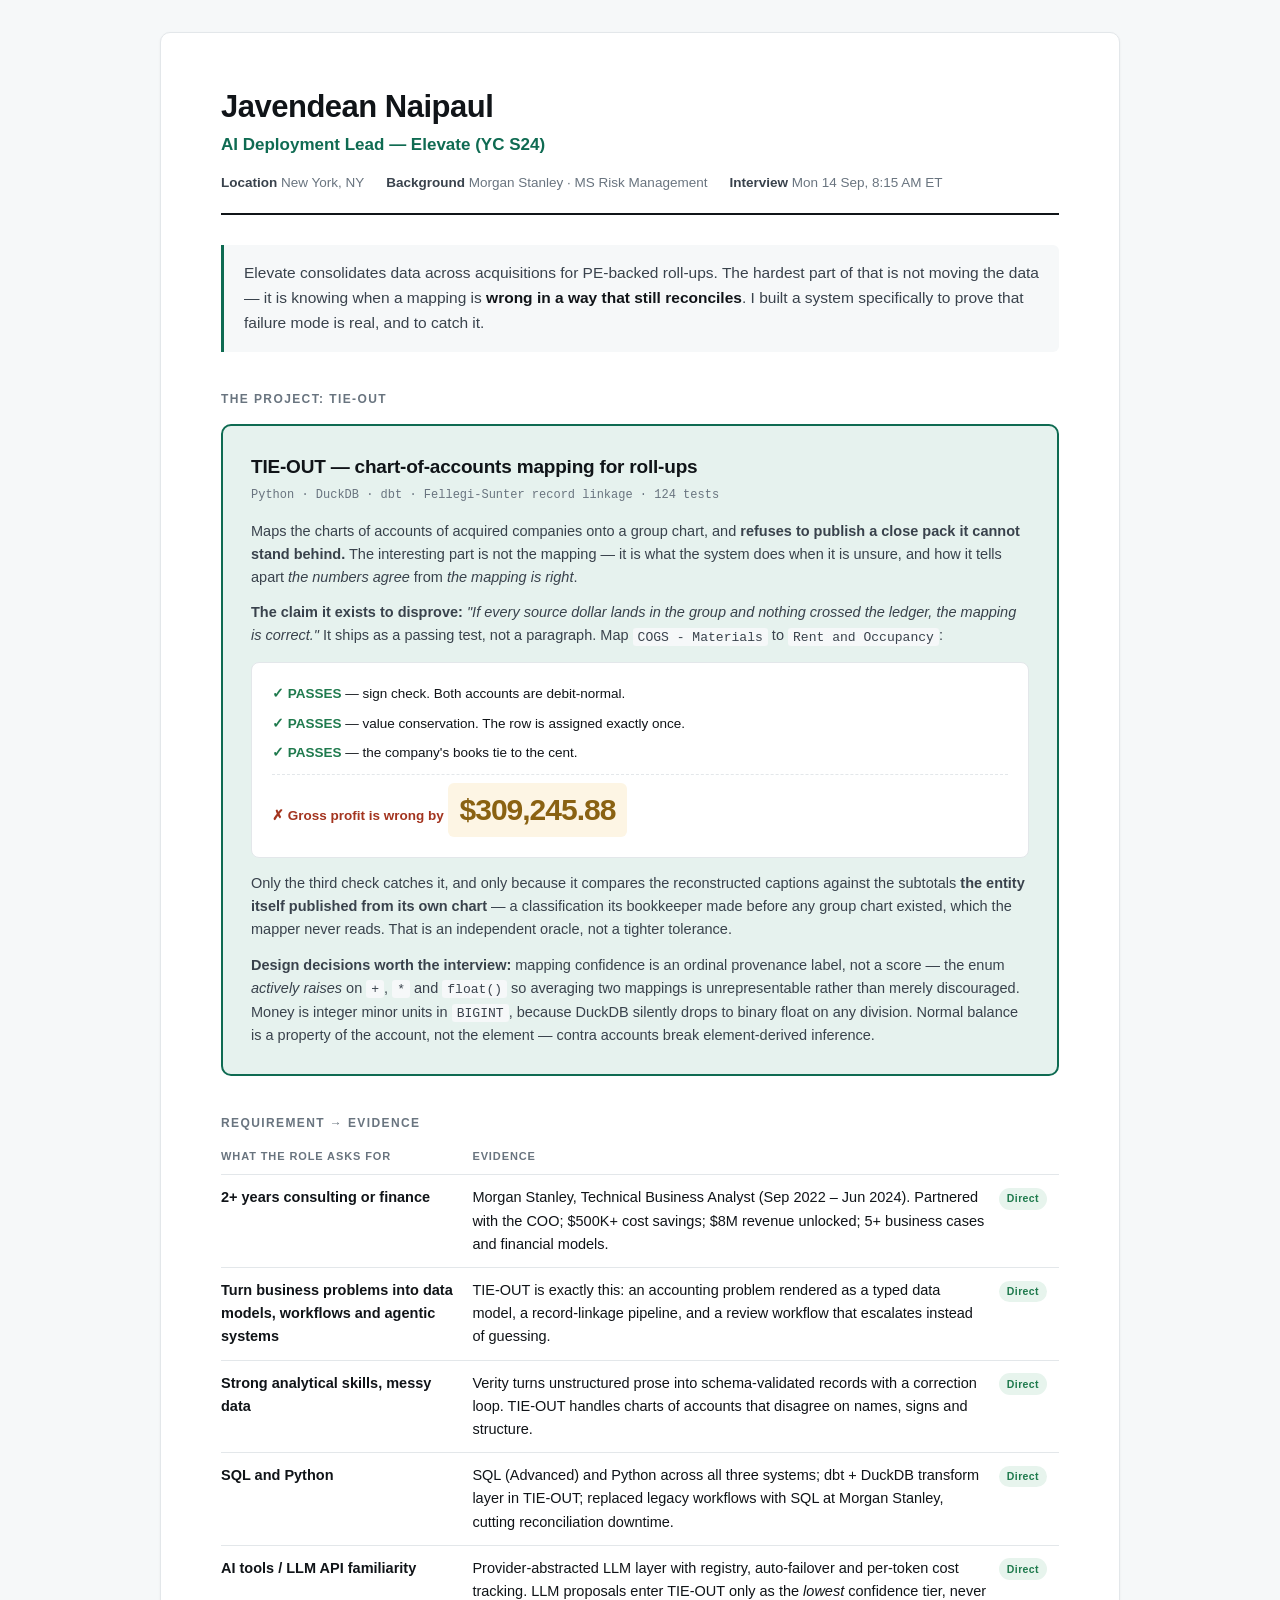
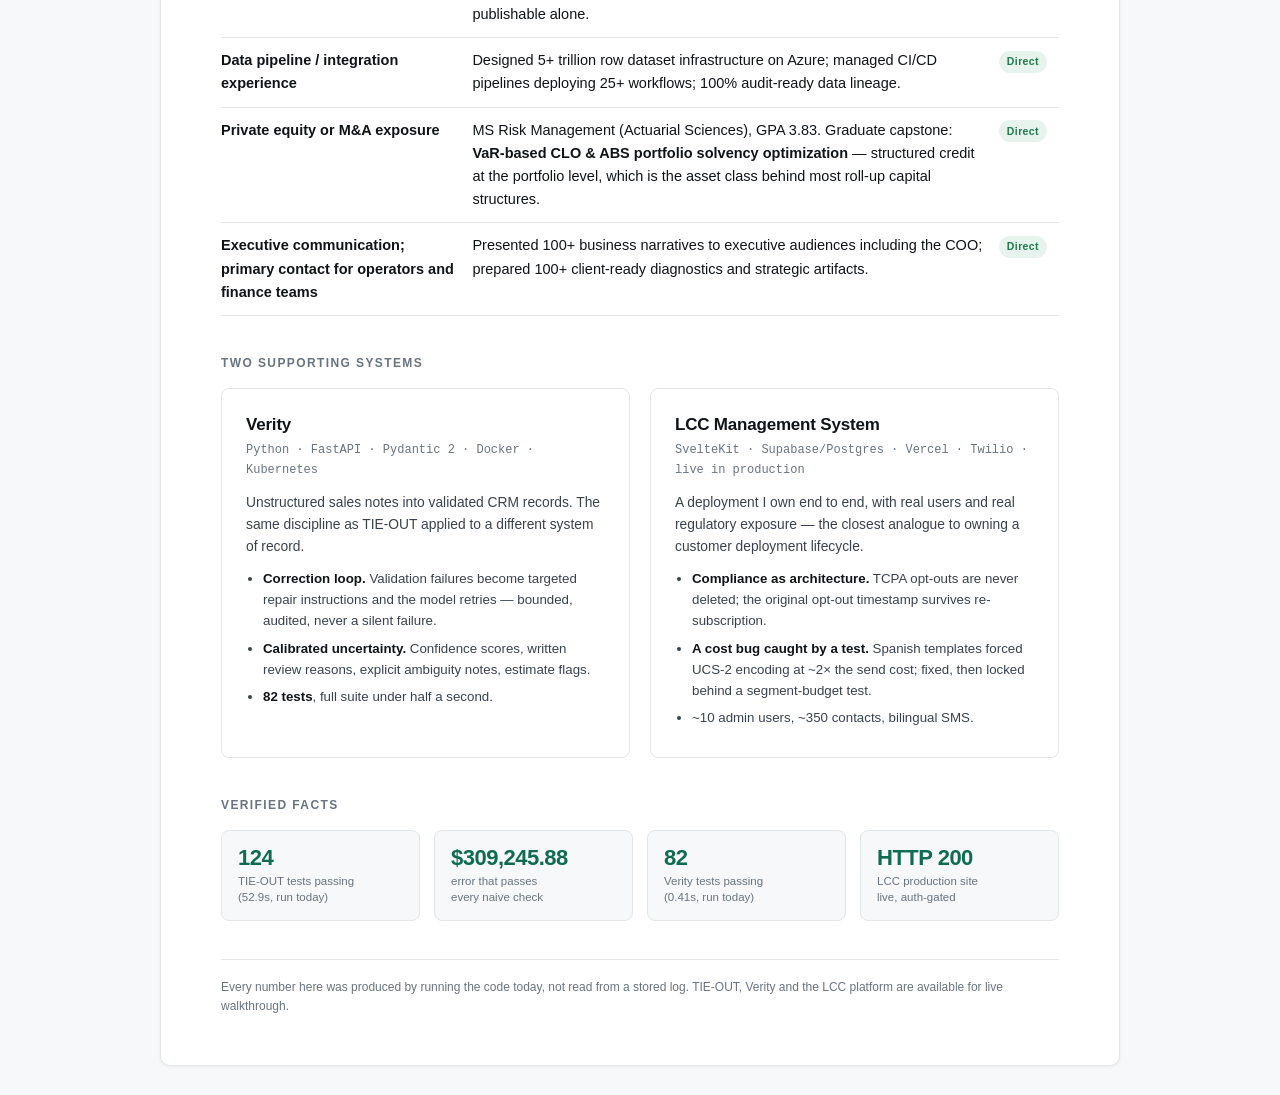
==== elevate/index.html @ b33935c7 "Add Elevate AI Deployment Lead evidence page Co-Authored-By: Claude Opus 5 <noreply@anthropic.com>" ====
<!DOCTYPE html>
<html lang="en">
<head>
<meta charset="utf-8">
<meta name="robots" content="noindex, nofollow">
<meta name="viewport" content="width=device-width,initial-scale=1">
<title>Javendean Naipaul — AI Deployment Lead · Elevate</title>
<style>
  :root{
    --ink:#101418; --ink-2:#39424c; --ink-3:#69747f;
    --line:#e3e7ea; --bg:#ffffff; --bg-2:#f6f8f9;
    --accent:#0f6b52; --accent-soft:#e6f2ee;
    --gold:#8a6212; --gold-soft:#fdf5e4;
    --ok:#1f7a4d; --ok-soft:#e7f4ed;
  }
  *{box-sizing:border-box}
  body{margin:0;background:var(--bg-2);color:var(--ink);
    font:16px/1.6 -apple-system,BlinkMacSystemFont,"Segoe UI",Roboto,Helvetica,Arial,sans-serif;
    -webkit-font-smoothing:antialiased}
  .sheet{max-width:960px;margin:32px auto;background:var(--bg);padding:56px 60px 48px;
    border:1px solid var(--line);border-radius:10px;box-shadow:0 1px 3px rgba(16,20,24,.05)}
  header{border-bottom:2px solid var(--ink);padding-bottom:20px;margin-bottom:30px}
  h1{font-size:31px;line-height:1.15;margin:0 0 6px;letter-spacing:-.5px}
  .role{font-size:17px;color:var(--accent);font-weight:600;margin:0 0 14px}
  .meta{font-size:13.5px;color:var(--ink-3);display:flex;gap:22px;flex-wrap:wrap}
  .meta b{color:var(--ink-2);font-weight:600}
  h2{font-size:12px;text-transform:uppercase;letter-spacing:1.4px;color:var(--ink-3);
    margin:38px 0 15px;font-weight:700}
  .lede{font-size:15.5px;color:var(--ink-2);background:var(--bg-2);border-left:3px solid var(--accent);
    padding:16px 20px;border-radius:0 6px 6px 0;margin:0}
  .lede b{color:var(--ink)}
  table{width:100%;border-collapse:collapse;font-size:14.5px}
  th{text-align:left;font-size:11px;text-transform:uppercase;letter-spacing:.9px;color:var(--ink-3);
    border-bottom:1px solid var(--line);padding:0 12px 9px 0;font-weight:700}
  td{padding:11px 12px 11px 0;border-bottom:1px solid var(--line);vertical-align:top}
  td:first-child{font-weight:600;width:30%;color:var(--ink)}
  .pill{display:inline-block;font-size:10.5px;font-weight:700;padding:2.5px 8px;border-radius:20px;
    letter-spacing:.4px;white-space:nowrap;background:var(--ok-soft);color:var(--ok)}
  .hero{border:2px solid var(--accent);border-radius:10px;padding:26px 28px;background:var(--accent-soft)}
  .hero h3{margin:0 0 4px;font-size:19px;letter-spacing:-.2px}
  .hero .stack{font-size:12px;color:var(--ink-3);margin:0 0 14px;
    font-family:ui-monospace,SFMono-Regular,Menlo,monospace}
  .hero p{margin:0 0 12px;font-size:14.5px;color:var(--ink-2)}
  .bignum{font-size:30px;font-weight:800;color:var(--gold);letter-spacing:-1px;
    background:var(--gold-soft);padding:3px 12px;border-radius:6px;display:inline-block}
  .chain{background:#fff;border:1px solid var(--line);border-radius:8px;padding:16px 20px;margin:14px 0 0;
    font-size:13.5px}
  .chain div{padding:4px 0}
  .chain .ok{color:var(--ok);font-weight:600}
  .chain .bad{color:#a3341f;font-weight:700}
  .cards{display:grid;grid-template-columns:1fr 1fr;gap:20px}
  .card{border:1px solid var(--line);border-radius:8px;padding:22px 24px}
  .card h3{margin:0 0 3px;font-size:17px;letter-spacing:-.2px}
  .card .stack{font-size:12px;color:var(--ink-3);margin:0 0 12px;
    font-family:ui-monospace,SFMono-Regular,Menlo,monospace}
  .card p{margin:0 0 10px;font-size:13.8px;color:var(--ink-2)}
  .card ul{margin:0;padding-left:17px;font-size:13.3px;color:var(--ink-2)}
  .card li{margin-bottom:6px}
  .card li b{color:var(--ink)}
  .facts{display:grid;grid-template-columns:repeat(4,1fr);gap:14px}
  .fact{border:1px solid var(--line);border-radius:8px;padding:15px 16px;background:var(--bg-2)}
  .fact .n{font-size:22px;font-weight:700;color:var(--accent);letter-spacing:-.5px;line-height:1.1}
  .fact .l{font-size:11.5px;color:var(--ink-3);margin-top:4px;line-height:1.35}
  footer{margin-top:38px;padding-top:18px;border-top:1px solid var(--line);font-size:12px;color:var(--ink-3)}
  code{font-family:ui-monospace,SFMono-Regular,Menlo,monospace;font-size:.9em;
    background:var(--bg-2);padding:1.5px 5px;border-radius:3px}
  @media print{body{background:#fff}.sheet{margin:0;border:0;box-shadow:none;padding:0;max-width:100%}
    .card,.fact,.hero{break-inside:avoid}}
  @media(max-width:780px){.sheet{padding:32px 24px;margin:0}.cards,.facts{grid-template-columns:1fr}
    td:first-child{width:auto}}
</style>
</head>
<body>
<div class="sheet">

  <header>
    <h1>Javendean Naipaul</h1>
    <p class="role">AI Deployment Lead — Elevate (YC S24)</p>
    <div class="meta">
      <span><b>Location</b> New York, NY</span>
      <span><b>Background</b> Morgan Stanley · MS Risk Management</span>
      <span><b>Interview</b> Mon 14 Sep, 8:15 AM ET</span>
    </div>
  </header>

  <p class="lede">Elevate consolidates data across acquisitions for PE-backed roll-ups. The hardest
  part of that is not moving the data — it is knowing when a mapping is <b>wrong in a way that still
  reconciles</b>. I built a system specifically to prove that failure mode is real, and to catch it.</p>

  <h2>The project: TIE-OUT</h2>
  <div class="hero">
    <h3>TIE-OUT — chart-of-accounts mapping for roll-ups</h3>
    <p class="stack">Python · DuckDB · dbt · Fellegi-Sunter record linkage · 124 tests</p>
    <p>Maps the charts of accounts of acquired companies onto a group chart, and <b>refuses to publish
    a close pack it cannot stand behind.</b> The interesting part is not the mapping — it is what the
    system does when it is unsure, and how it tells apart <em>the numbers agree</em> from
    <em>the mapping is right</em>.</p>

    <p style="margin-bottom:8px"><b>The claim it exists to disprove:</b> <em>"If every source dollar
    lands in the group and nothing crossed the ledger, the mapping is correct."</em> It ships as a
    passing test, not a paragraph. Map <code>COGS - Materials</code> to <code>Rent and Occupancy</code>:</p>

    <div class="chain">
      <div><span class="ok">✓ PASSES</span> — sign check. Both accounts are debit-normal.</div>
      <div><span class="ok">✓ PASSES</span> — value conservation. The row is assigned exactly once.</div>
      <div><span class="ok">✓ PASSES</span> — the company's books tie to the cent.</div>
      <div style="padding-top:8px;border-top:1px dashed var(--line);margin-top:6px">
        <span class="bad">✗ Gross profit is wrong by</span> <span class="bignum">$309,245.88</span></div>
    </div>

    <p style="margin-top:14px">Only the third check catches it, and only because it compares the
    reconstructed captions against the subtotals <b>the entity itself published from its own chart</b>
    — a classification its bookkeeper made before any group chart existed, which the mapper never reads.
    That is an independent oracle, not a tighter tolerance.</p>

    <p style="margin-bottom:0"><b>Design decisions worth the interview:</b> mapping confidence is an
    ordinal provenance label, not a score — the enum <em>actively raises</em> on <code>+</code>,
    <code>*</code> and <code>float()</code> so averaging two mappings is unrepresentable rather than
    merely discouraged. Money is integer minor units in <code>BIGINT</code>, because DuckDB silently
    drops to binary float on any division. Normal balance is a property of the account, not the
    element — contra accounts break element-derived inference.</p>
  </div>

  <h2>Requirement &rarr; Evidence</h2>
  <table>
    <tr><th>What the role asks for</th><th>Evidence</th><th></th></tr>
    <tr><td>2+ years consulting or finance</td>
      <td>Morgan Stanley, Technical Business Analyst (Sep 2022 – Jun 2024). Partnered with the COO;
          $500K+ cost savings; $8M revenue unlocked; 5+ business cases and financial models.</td>
      <td><span class="pill">Direct</span></td></tr>
    <tr><td>Turn business problems into data models, workflows and agentic systems</td>
      <td>TIE-OUT is exactly this: an accounting problem rendered as a typed data model, a
          record-linkage pipeline, and a review workflow that escalates instead of guessing.</td>
      <td><span class="pill">Direct</span></td></tr>
    <tr><td>Strong analytical skills, messy data</td>
      <td>Verity turns unstructured prose into schema-validated records with a correction loop.
          TIE-OUT handles charts of accounts that disagree on names, signs and structure.</td>
      <td><span class="pill">Direct</span></td></tr>
    <tr><td>SQL and Python</td>
      <td>SQL (Advanced) and Python across all three systems; dbt + DuckDB transform layer in TIE-OUT;
          replaced legacy workflows with SQL at Morgan Stanley, cutting reconciliation downtime.</td>
      <td><span class="pill">Direct</span></td></tr>
    <tr><td>AI tools / LLM API familiarity</td>
      <td>Provider-abstracted LLM layer with registry, auto-failover and per-token cost tracking.
          LLM proposals enter TIE-OUT only as the <em>lowest</em> confidence tier, never publishable alone.</td>
      <td><span class="pill">Direct</span></td></tr>
    <tr><td>Data pipeline / integration experience</td>
      <td>Designed 5+ trillion row dataset infrastructure on Azure; managed CI/CD pipelines deploying
          25+ workflows; 100% audit-ready data lineage.</td>
      <td><span class="pill">Direct</span></td></tr>
    <tr><td>Private equity or M&amp;A exposure</td>
      <td>MS Risk Management (Actuarial Sciences), GPA 3.83. Graduate capstone:
          <b>VaR-based CLO &amp; ABS portfolio solvency optimization</b> — structured credit at the
          portfolio level, which is the asset class behind most roll-up capital structures.</td>
      <td><span class="pill">Direct</span></td></tr>
    <tr><td>Executive communication; primary contact for operators and finance teams</td>
      <td>Presented 100+ business narratives to executive audiences including the COO; prepared 100+
          client-ready diagnostics and strategic artifacts.</td>
      <td><span class="pill">Direct</span></td></tr>
  </table>

  <h2>Two supporting systems</h2>
  <div class="cards">
    <div class="card">
      <h3>Verity</h3>
      <p class="stack">Python · FastAPI · Pydantic 2 · Docker · Kubernetes</p>
      <p>Unstructured sales notes into validated CRM records. The same discipline as TIE-OUT applied
         to a different system of record.</p>
      <ul>
        <li><b>Correction loop.</b> Validation failures become targeted repair instructions and the
            model retries — bounded, audited, never a silent failure.</li>
        <li><b>Calibrated uncertainty.</b> Confidence scores, written review reasons, explicit
            ambiguity notes, estimate flags.</li>
        <li><b>82 tests</b>, full suite under half a second.</li>
      </ul>
    </div>
    <div class="card">
      <h3>LCC Management System</h3>
      <p class="stack">SvelteKit · Supabase/Postgres · Vercel · Twilio · live in production</p>
      <p>A deployment I own end to end, with real users and real regulatory exposure — the closest
         analogue to owning a customer deployment lifecycle.</p>
      <ul>
        <li><b>Compliance as architecture.</b> TCPA opt-outs are never deleted; the original
            opt-out timestamp survives re-subscription.</li>
        <li><b>A cost bug caught by a test.</b> Spanish templates forced UCS-2 encoding at ~2× the
            send cost; fixed, then locked behind a segment-budget test.</li>
        <li>~10 admin users, ~350 contacts, bilingual SMS.</li>
      </ul>
    </div>
  </div>

  <h2>Verified facts</h2>
  <div class="facts">
    <div class="fact"><div class="n">124</div><div class="l">TIE-OUT tests passing<br>(52.9s, run today)</div></div>
    <div class="fact"><div class="n">$309,245.88</div><div class="l">error that passes<br>every naive check</div></div>
    <div class="fact"><div class="n">82</div><div class="l">Verity tests passing<br>(0.41s, run today)</div></div>
    <div class="fact"><div class="n">HTTP 200</div><div class="l">LCC production site<br>live, auth-gated</div></div>
  </div>

  <footer>
    Every number here was produced by running the code today, not read from a stored log.
    TIE-OUT, Verity and the LCC platform are available for live walkthrough.
  </footer>

</div>
</body>
</html>
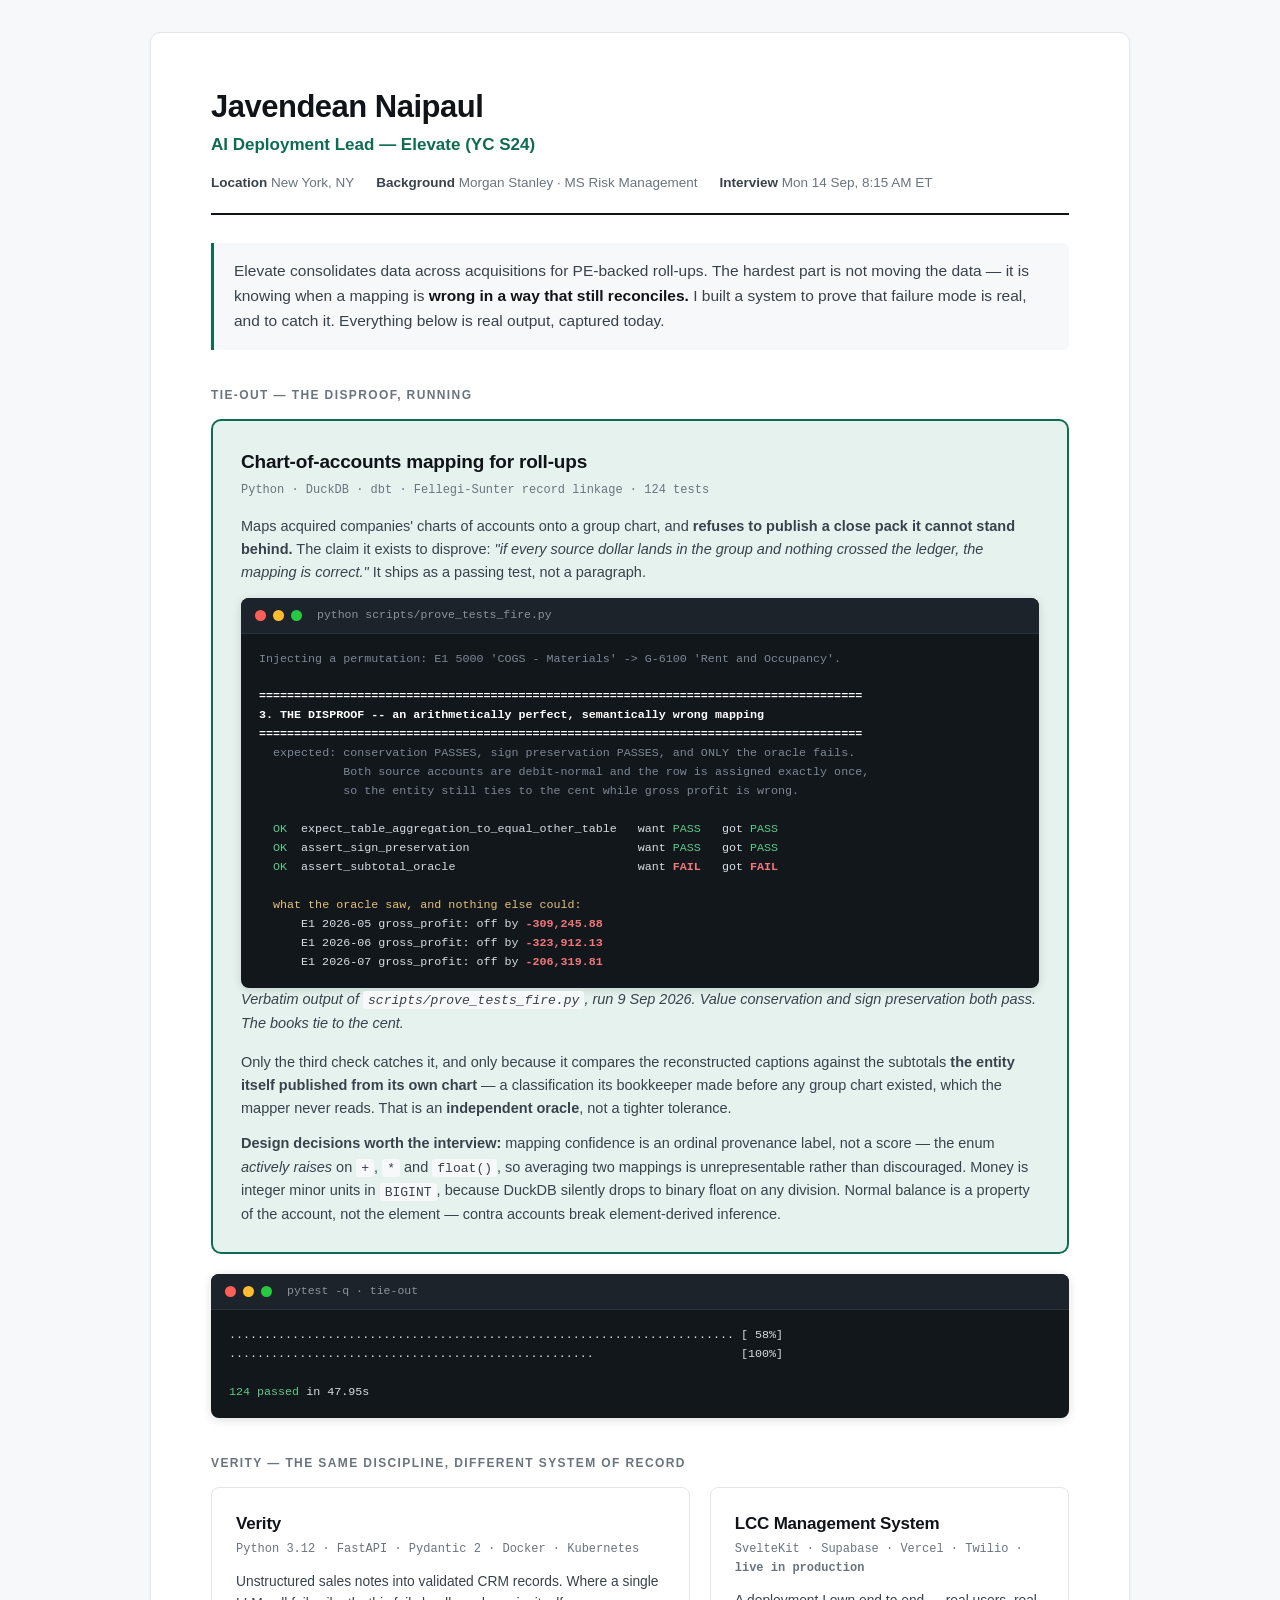
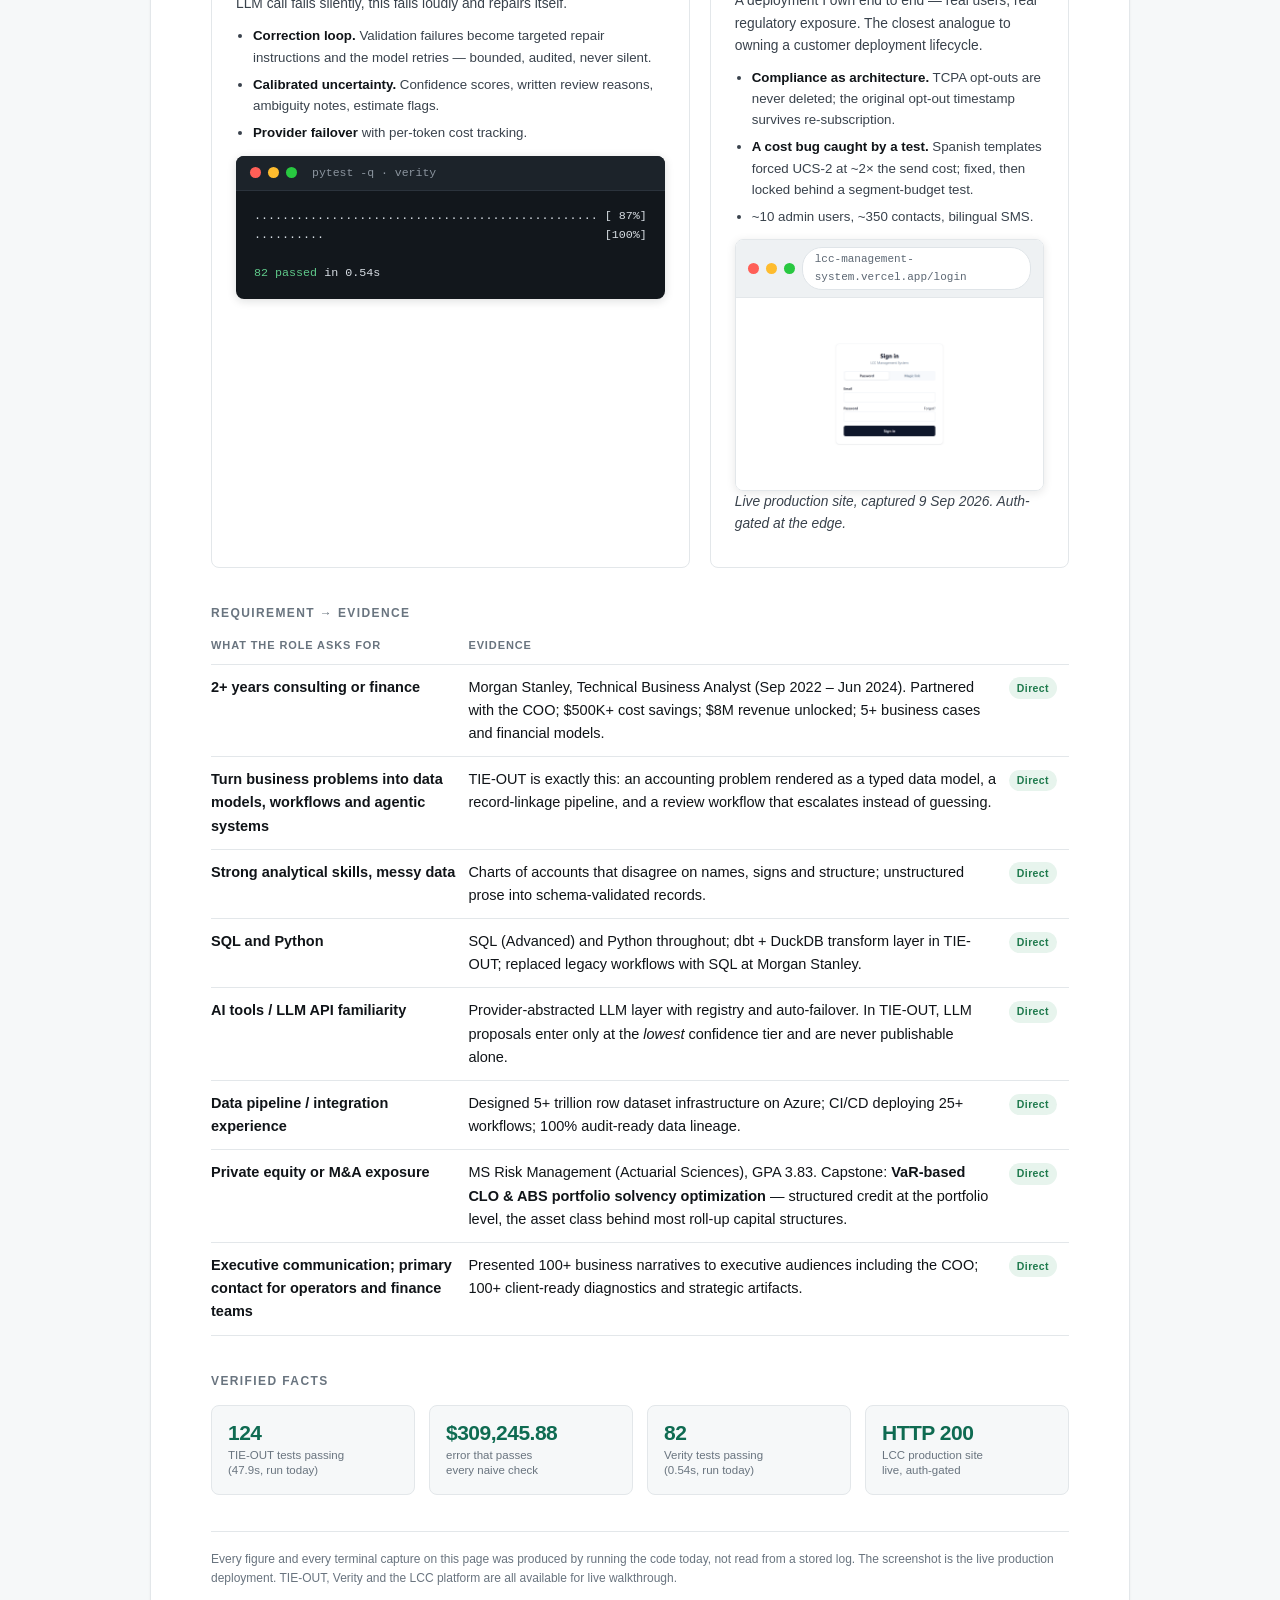
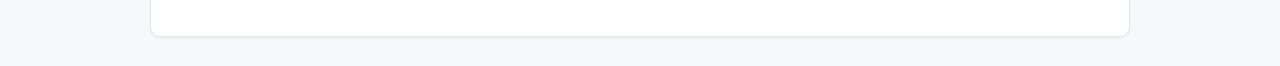
==== commit 1e308b3c: "Add live terminal captures and production screenshot to Elevate page Co-Authored-By: Claude Opus 5 <" ====
--- a/elevate/index.html
+++ b/elevate/index.html
@@ -12,23 +12,56 @@
     --accent:#0f6b52; --accent-soft:#e6f2ee;
     --gold:#8a6212; --gold-soft:#fdf5e4;
     --ok:#1f7a4d; --ok-soft:#e7f4ed;
+    --term-bg:#12171c; --term-fg:#d8dee4;
+    --term-green:#5fc98a; --term-red:#f2777a; --term-dim:#7d8794; --term-gold:#e6c07b;
   }
   *{box-sizing:border-box}
   body{margin:0;background:var(--bg-2);color:var(--ink);
     font:16px/1.6 -apple-system,BlinkMacSystemFont,"Segoe UI",Roboto,Helvetica,Arial,sans-serif;
     -webkit-font-smoothing:antialiased}
-  .sheet{max-width:960px;margin:32px auto;background:var(--bg);padding:56px 60px 48px;
+  .sheet{max-width:980px;margin:32px auto;background:var(--bg);padding:56px 60px 48px;
     border:1px solid var(--line);border-radius:10px;box-shadow:0 1px 3px rgba(16,20,24,.05)}
-  header{border-bottom:2px solid var(--ink);padding-bottom:20px;margin-bottom:30px}
+  header{border-bottom:2px solid var(--ink);padding-bottom:20px;margin-bottom:28px}
   h1{font-size:31px;line-height:1.15;margin:0 0 6px;letter-spacing:-.5px}
   .role{font-size:17px;color:var(--accent);font-weight:600;margin:0 0 14px}
   .meta{font-size:13.5px;color:var(--ink-3);display:flex;gap:22px;flex-wrap:wrap}
   .meta b{color:var(--ink-2);font-weight:600}
   h2{font-size:12px;text-transform:uppercase;letter-spacing:1.4px;color:var(--ink-3);
-    margin:38px 0 15px;font-weight:700}
+    margin:36px 0 14px;font-weight:700}
   .lede{font-size:15.5px;color:var(--ink-2);background:var(--bg-2);border-left:3px solid var(--accent);
     padding:16px 20px;border-radius:0 6px 6px 0;margin:0}
   .lede b{color:var(--ink)}
+  /* terminal */
+  .term{background:var(--term-bg);border-radius:8px;overflow:hidden;margin:14px 0 0;
+    box-shadow:0 2px 10px rgba(16,20,24,.14)}
+  .term-bar{background:#1c232a;padding:8px 14px;display:flex;align-items:center;gap:7px;
+    border-bottom:1px solid #2b333c}
+  .dot{width:11px;height:11px;border-radius:50%;display:inline-block}
+  .d1{background:#ff5f57}.d2{background:#febc2e}.d3{background:#28c840}
+  .term-title{color:#8b949e;font-size:11.5px;margin-left:8px;
+    font-family:ui-monospace,SFMono-Regular,Menlo,monospace}
+  .term pre{margin:0;padding:16px 18px;color:var(--term-fg);overflow-x:auto;
+    font-family:ui-monospace,SFMono-Regular,Menlo,"Cascadia Mono",monospace;
+    font-size:11.7px;line-height:1.62}
+  .g{color:var(--term-green)}.r{color:var(--term-red);font-weight:700}
+  .dim{color:var(--term-dim)}.y{color:var(--term-gold)}.w{color:#fff;font-weight:700}
+  .cap{font-size:12px;color:var(--ink-3);margin:8px 0 0;font-style:italic}
+  /* shot */
+  .shot{border:1px solid var(--line);border-radius:8px;overflow:hidden;margin:14px 0 0;
+    box-shadow:0 2px 10px rgba(16,20,24,.10)}
+  .shot img{display:block;width:100%;height:auto}
+  .shot-bar{background:#eef1f3;padding:7px 12px;display:flex;align-items:center;gap:7px;
+    border-bottom:1px solid var(--line)}
+  .url{background:#fff;border:1px solid #dfe4e8;border-radius:20px;padding:2.5px 12px;
+    font-size:11px;color:#5b6672;flex:1;
+    font-family:ui-monospace,SFMono-Regular,Menlo,monospace}
+  .hero{border:2px solid var(--accent);border-radius:10px;padding:26px 28px;background:var(--accent-soft)}
+  .hero h3{margin:0 0 4px;font-size:19px;letter-spacing:-.2px}
+  .hero .stack{font-size:12px;color:var(--ink-3);margin:0 0 14px;
+    font-family:ui-monospace,SFMono-Regular,Menlo,monospace}
+  .hero p{margin:0 0 12px;font-size:14.5px;color:var(--ink-2)}
+  .bignum{font-size:26px;font-weight:800;color:var(--gold);letter-spacing:-1px;
+    background:var(--gold-soft);padding:2px 11px;border-radius:6px;display:inline-block}
   table{width:100%;border-collapse:collapse;font-size:14.5px}
   th{text-align:left;font-size:11px;text-transform:uppercase;letter-spacing:.9px;color:var(--ink-3);
     border-bottom:1px solid var(--line);padding:0 12px 9px 0;font-weight:700}
@@ -36,18 +69,6 @@
   td:first-child{font-weight:600;width:30%;color:var(--ink)}
   .pill{display:inline-block;font-size:10.5px;font-weight:700;padding:2.5px 8px;border-radius:20px;
     letter-spacing:.4px;white-space:nowrap;background:var(--ok-soft);color:var(--ok)}
-  .hero{border:2px solid var(--accent);border-radius:10px;padding:26px 28px;background:var(--accent-soft)}
-  .hero h3{margin:0 0 4px;font-size:19px;letter-spacing:-.2px}
-  .hero .stack{font-size:12px;color:var(--ink-3);margin:0 0 14px;
-    font-family:ui-monospace,SFMono-Regular,Menlo,monospace}
-  .hero p{margin:0 0 12px;font-size:14.5px;color:var(--ink-2)}
-  .bignum{font-size:30px;font-weight:800;color:var(--gold);letter-spacing:-1px;
-    background:var(--gold-soft);padding:3px 12px;border-radius:6px;display:inline-block}
-  .chain{background:#fff;border:1px solid var(--line);border-radius:8px;padding:16px 20px;margin:14px 0 0;
-    font-size:13.5px}
-  .chain div{padding:4px 0}
-  .chain .ok{color:var(--ok);font-weight:600}
-  .chain .bad{color:#a3341f;font-weight:700}
   .cards{display:grid;grid-template-columns:1fr 1fr;gap:20px}
   .card{border:1px solid var(--line);border-radius:8px;padding:22px 24px}
   .card h3{margin:0 0 3px;font-size:17px;letter-spacing:-.2px}
@@ -59,15 +80,15 @@
   .card li b{color:var(--ink)}
   .facts{display:grid;grid-template-columns:repeat(4,1fr);gap:14px}
   .fact{border:1px solid var(--line);border-radius:8px;padding:15px 16px;background:var(--bg-2)}
-  .fact .n{font-size:22px;font-weight:700;color:var(--accent);letter-spacing:-.5px;line-height:1.1}
+  .fact .n{font-size:21px;font-weight:700;color:var(--accent);letter-spacing:-.5px;line-height:1.1}
   .fact .l{font-size:11.5px;color:var(--ink-3);margin-top:4px;line-height:1.35}
-  footer{margin-top:38px;padding-top:18px;border-top:1px solid var(--line);font-size:12px;color:var(--ink-3)}
+  footer{margin-top:36px;padding-top:18px;border-top:1px solid var(--line);font-size:12px;color:var(--ink-3)}
   code{font-family:ui-monospace,SFMono-Regular,Menlo,monospace;font-size:.9em;
     background:var(--bg-2);padding:1.5px 5px;border-radius:3px}
   @media print{body{background:#fff}.sheet{margin:0;border:0;box-shadow:none;padding:0;max-width:100%}
-    .card,.fact,.hero{break-inside:avoid}}
-  @media(max-width:780px){.sheet{padding:32px 24px;margin:0}.cards,.facts{grid-template-columns:1fr}
-    td:first-child{width:auto}}
+    .card,.fact,.hero,.term,.shot{break-inside:avoid}}
+  @media(max-width:820px){.sheet{padding:32px 22px;margin:0}.cards,.facts{grid-template-columns:1fr}
+    td:first-child{width:auto}.term pre{font-size:10.2px}}
 </style>
 </head>
 <body>
@@ -84,41 +105,108 @@
   </header>
 
   <p class="lede">Elevate consolidates data across acquisitions for PE-backed roll-ups. The hardest
-  part of that is not moving the data — it is knowing when a mapping is <b>wrong in a way that still
-  reconciles</b>. I built a system specifically to prove that failure mode is real, and to catch it.</p>
-
-  <h2>The project: TIE-OUT</h2>
+  part is not moving the data — it is knowing when a mapping is <b>wrong in a way that still
+  reconciles.</b> I built a system to prove that failure mode is real, and to catch it. Everything
+  below is real output, captured today.</p>
+
+  <h2>TIE-OUT — the disproof, running</h2>
   <div class="hero">
-    <h3>TIE-OUT — chart-of-accounts mapping for roll-ups</h3>
+    <h3>Chart-of-accounts mapping for roll-ups</h3>
     <p class="stack">Python · DuckDB · dbt · Fellegi-Sunter record linkage · 124 tests</p>
-    <p>Maps the charts of accounts of acquired companies onto a group chart, and <b>refuses to publish
-    a close pack it cannot stand behind.</b> The interesting part is not the mapping — it is what the
-    system does when it is unsure, and how it tells apart <em>the numbers agree</em> from
-    <em>the mapping is right</em>.</p>
-
-    <p style="margin-bottom:8px"><b>The claim it exists to disprove:</b> <em>"If every source dollar
-    lands in the group and nothing crossed the ledger, the mapping is correct."</em> It ships as a
-    passing test, not a paragraph. Map <code>COGS - Materials</code> to <code>Rent and Occupancy</code>:</p>
-
-    <div class="chain">
-      <div><span class="ok">✓ PASSES</span> — sign check. Both accounts are debit-normal.</div>
-      <div><span class="ok">✓ PASSES</span> — value conservation. The row is assigned exactly once.</div>
-      <div><span class="ok">✓ PASSES</span> — the company's books tie to the cent.</div>
-      <div style="padding-top:8px;border-top:1px dashed var(--line);margin-top:6px">
-        <span class="bad">✗ Gross profit is wrong by</span> <span class="bignum">$309,245.88</span></div>
-    </div>
-
-    <p style="margin-top:14px">Only the third check catches it, and only because it compares the
+    <p>Maps acquired companies' charts of accounts onto a group chart, and <b>refuses to publish a
+    close pack it cannot stand behind.</b> The claim it exists to disprove: <em>"if every source
+    dollar lands in the group and nothing crossed the ledger, the mapping is correct."</em>
+    It ships as a passing test, not a paragraph.</p>
+
+    <div class="term">
+      <div class="term-bar"><span class="dot d1"></span><span class="dot d2"></span><span class="dot d3"></span>
+        <span class="term-title">python scripts/prove_tests_fire.py</span></div>
+<pre><span class="dim">Injecting a permutation: E1 5000 'COGS - Materials' -&gt; G-6100 'Rent and Occupancy'.</span>
+
+<span class="w">======================================================================================</span>
+<span class="w">3. THE DISPROOF -- an arithmetically perfect, semantically wrong mapping</span>
+<span class="w">======================================================================================</span>
+  <span class="dim">expected: conservation PASSES, sign preservation PASSES, and ONLY the oracle fails.
+            Both source accounts are debit-normal and the row is assigned exactly once,
+            so the entity still ties to the cent while gross profit is wrong.</span>
+
+  <span class="g">OK</span>  expect_table_aggregation_to_equal_other_table   want <span class="g">PASS</span>   got <span class="g">PASS</span>
+  <span class="g">OK</span>  assert_sign_preservation                        want <span class="g">PASS</span>   got <span class="g">PASS</span>
+  <span class="g">OK</span>  assert_subtotal_oracle                          want <span class="r">FAIL</span>   got <span class="r">FAIL</span>
+
+  <span class="y">what the oracle saw, and nothing else could:</span>
+      E1 2026-05 gross_profit: off by <span class="r">-309,245.88</span>
+      E1 2026-06 gross_profit: off by <span class="r">-323,912.13</span>
+      E1 2026-07 gross_profit: off by <span class="r">-206,319.81</span></pre>
+    </div>
+    <p class="cap">Verbatim output of <code>scripts/prove_tests_fire.py</code>, run 9 Sep 2026.
+      Value conservation and sign preservation both pass. The books tie to the cent.</p>
+
+    <p style="margin-top:16px">Only the third check catches it, and only because it compares the
     reconstructed captions against the subtotals <b>the entity itself published from its own chart</b>
-    — a classification its bookkeeper made before any group chart existed, which the mapper never reads.
-    That is an independent oracle, not a tighter tolerance.</p>
+    — a classification its bookkeeper made before any group chart existed, which the mapper never
+    reads. That is an <b>independent oracle</b>, not a tighter tolerance.</p>
 
     <p style="margin-bottom:0"><b>Design decisions worth the interview:</b> mapping confidence is an
     ordinal provenance label, not a score — the enum <em>actively raises</em> on <code>+</code>,
-    <code>*</code> and <code>float()</code> so averaging two mappings is unrepresentable rather than
-    merely discouraged. Money is integer minor units in <code>BIGINT</code>, because DuckDB silently
-    drops to binary float on any division. Normal balance is a property of the account, not the
-    element — contra accounts break element-derived inference.</p>
+    <code>*</code> and <code>float()</code>, so averaging two mappings is unrepresentable rather than
+    discouraged. Money is integer minor units in <code>BIGINT</code>, because DuckDB silently drops to
+    binary float on any division. Normal balance is a property of the account, not the element —
+    contra accounts break element-derived inference.</p>
+  </div>
+
+  <div class="term" style="margin-top:20px">
+    <div class="term-bar"><span class="dot d1"></span><span class="dot d2"></span><span class="dot d3"></span>
+      <span class="term-title">pytest -q  ·  tie-out</span></div>
+<pre>........................................................................ [ 58%]
+....................................................                     [100%]
+
+<span class="g">124 passed</span> in 47.95s</pre>
+  </div>
+
+  <h2>Verity — the same discipline, different system of record</h2>
+  <div class="cards">
+    <div class="card">
+      <h3>Verity</h3>
+      <p class="stack">Python 3.12 · FastAPI · Pydantic 2 · Docker · Kubernetes</p>
+      <p>Unstructured sales notes into validated CRM records. Where a single LLM call fails silently,
+         this fails loudly and repairs itself.</p>
+      <ul>
+        <li><b>Correction loop.</b> Validation failures become targeted repair instructions and the
+            model retries — bounded, audited, never silent.</li>
+        <li><b>Calibrated uncertainty.</b> Confidence scores, written review reasons, ambiguity
+            notes, estimate flags.</li>
+        <li><b>Provider failover</b> with per-token cost tracking.</li>
+      </ul>
+      <div class="term" style="margin-top:12px">
+        <div class="term-bar"><span class="dot d1"></span><span class="dot d2"></span><span class="dot d3"></span>
+          <span class="term-title">pytest -q · verity</span></div>
+<pre>................................................. [ 87%]
+..........                                        [100%]
+
+<span class="g">82 passed</span> in 0.54s</pre>
+      </div>
+    </div>
+
+    <div class="card">
+      <h3>LCC Management System</h3>
+      <p class="stack">SvelteKit · Supabase · Vercel · Twilio · <b>live in production</b></p>
+      <p>A deployment I own end to end — real users, real regulatory exposure. The closest analogue
+         to owning a customer deployment lifecycle.</p>
+      <ul>
+        <li><b>Compliance as architecture.</b> TCPA opt-outs are never deleted; the original opt-out
+            timestamp survives re-subscription.</li>
+        <li><b>A cost bug caught by a test.</b> Spanish templates forced UCS-2 at ~2× the send cost;
+            fixed, then locked behind a segment-budget test.</li>
+        <li>~10 admin users, ~350 contacts, bilingual SMS.</li>
+      </ul>
+      <div class="shot" style="margin-top:12px">
+        <div class="shot-bar"><span class="dot d1"></span><span class="dot d2"></span><span class="dot d3"></span>
+          <span class="url">lcc-management-system.vercel.app/login</span></div>
+        <img src="[data-uri]" alt="LCC Management System production login page">
+      </div>
+      <p class="cap">Live production site, captured 9 Sep 2026. Auth-gated at the edge.</p>
+    </div>
   </div>
 
   <h2>Requirement &rarr; Evidence</h2>
@@ -133,73 +221,44 @@
           record-linkage pipeline, and a review workflow that escalates instead of guessing.</td>
       <td><span class="pill">Direct</span></td></tr>
     <tr><td>Strong analytical skills, messy data</td>
-      <td>Verity turns unstructured prose into schema-validated records with a correction loop.
-          TIE-OUT handles charts of accounts that disagree on names, signs and structure.</td>
+      <td>Charts of accounts that disagree on names, signs and structure; unstructured prose into
+          schema-validated records.</td>
       <td><span class="pill">Direct</span></td></tr>
     <tr><td>SQL and Python</td>
-      <td>SQL (Advanced) and Python across all three systems; dbt + DuckDB transform layer in TIE-OUT;
-          replaced legacy workflows with SQL at Morgan Stanley, cutting reconciliation downtime.</td>
+      <td>SQL (Advanced) and Python throughout; dbt + DuckDB transform layer in TIE-OUT; replaced
+          legacy workflows with SQL at Morgan Stanley.</td>
       <td><span class="pill">Direct</span></td></tr>
     <tr><td>AI tools / LLM API familiarity</td>
-      <td>Provider-abstracted LLM layer with registry, auto-failover and per-token cost tracking.
-          LLM proposals enter TIE-OUT only as the <em>lowest</em> confidence tier, never publishable alone.</td>
+      <td>Provider-abstracted LLM layer with registry and auto-failover. In TIE-OUT, LLM proposals
+          enter only at the <em>lowest</em> confidence tier and are never publishable alone.</td>
       <td><span class="pill">Direct</span></td></tr>
     <tr><td>Data pipeline / integration experience</td>
-      <td>Designed 5+ trillion row dataset infrastructure on Azure; managed CI/CD pipelines deploying
-          25+ workflows; 100% audit-ready data lineage.</td>
+      <td>Designed 5+ trillion row dataset infrastructure on Azure; CI/CD deploying 25+ workflows;
+          100% audit-ready data lineage.</td>
       <td><span class="pill">Direct</span></td></tr>
     <tr><td>Private equity or M&amp;A exposure</td>
-      <td>MS Risk Management (Actuarial Sciences), GPA 3.83. Graduate capstone:
+      <td>MS Risk Management (Actuarial Sciences), GPA 3.83. Capstone:
           <b>VaR-based CLO &amp; ABS portfolio solvency optimization</b> — structured credit at the
-          portfolio level, which is the asset class behind most roll-up capital structures.</td>
+          portfolio level, the asset class behind most roll-up capital structures.</td>
       <td><span class="pill">Direct</span></td></tr>
     <tr><td>Executive communication; primary contact for operators and finance teams</td>
-      <td>Presented 100+ business narratives to executive audiences including the COO; prepared 100+
+      <td>Presented 100+ business narratives to executive audiences including the COO; 100+
           client-ready diagnostics and strategic artifacts.</td>
       <td><span class="pill">Direct</span></td></tr>
   </table>
-
-  <h2>Two supporting systems</h2>
-  <div class="cards">
-    <div class="card">
-      <h3>Verity</h3>
-      <p class="stack">Python · FastAPI · Pydantic 2 · Docker · Kubernetes</p>
-      <p>Unstructured sales notes into validated CRM records. The same discipline as TIE-OUT applied
-         to a different system of record.</p>
-      <ul>
-        <li><b>Correction loop.</b> Validation failures become targeted repair instructions and the
-            model retries — bounded, audited, never a silent failure.</li>
-        <li><b>Calibrated uncertainty.</b> Confidence scores, written review reasons, explicit
-            ambiguity notes, estimate flags.</li>
-        <li><b>82 tests</b>, full suite under half a second.</li>
-      </ul>
-    </div>
-    <div class="card">
-      <h3>LCC Management System</h3>
-      <p class="stack">SvelteKit · Supabase/Postgres · Vercel · Twilio · live in production</p>
-      <p>A deployment I own end to end, with real users and real regulatory exposure — the closest
-         analogue to owning a customer deployment lifecycle.</p>
-      <ul>
-        <li><b>Compliance as architecture.</b> TCPA opt-outs are never deleted; the original
-            opt-out timestamp survives re-subscription.</li>
-        <li><b>A cost bug caught by a test.</b> Spanish templates forced UCS-2 encoding at ~2× the
-            send cost; fixed, then locked behind a segment-budget test.</li>
-        <li>~10 admin users, ~350 contacts, bilingual SMS.</li>
-      </ul>
-    </div>
-  </div>
 
   <h2>Verified facts</h2>
   <div class="facts">
-    <div class="fact"><div class="n">124</div><div class="l">TIE-OUT tests passing<br>(52.9s, run today)</div></div>
+    <div class="fact"><div class="n">124</div><div class="l">TIE-OUT tests passing<br>(47.9s, run today)</div></div>
     <div class="fact"><div class="n">$309,245.88</div><div class="l">error that passes<br>every naive check</div></div>
-    <div class="fact"><div class="n">82</div><div class="l">Verity tests passing<br>(0.41s, run today)</div></div>
+    <div class="fact"><div class="n">82</div><div class="l">Verity tests passing<br>(0.54s, run today)</div></div>
     <div class="fact"><div class="n">HTTP 200</div><div class="l">LCC production site<br>live, auth-gated</div></div>
   </div>
 
   <footer>
-    Every number here was produced by running the code today, not read from a stored log.
-    TIE-OUT, Verity and the LCC platform are available for live walkthrough.
+    Every figure and every terminal capture on this page was produced by running the code today, not
+    read from a stored log. The screenshot is the live production deployment. TIE-OUT, Verity and the
+    LCC platform are all available for live walkthrough.
   </footer>
 
 </div>
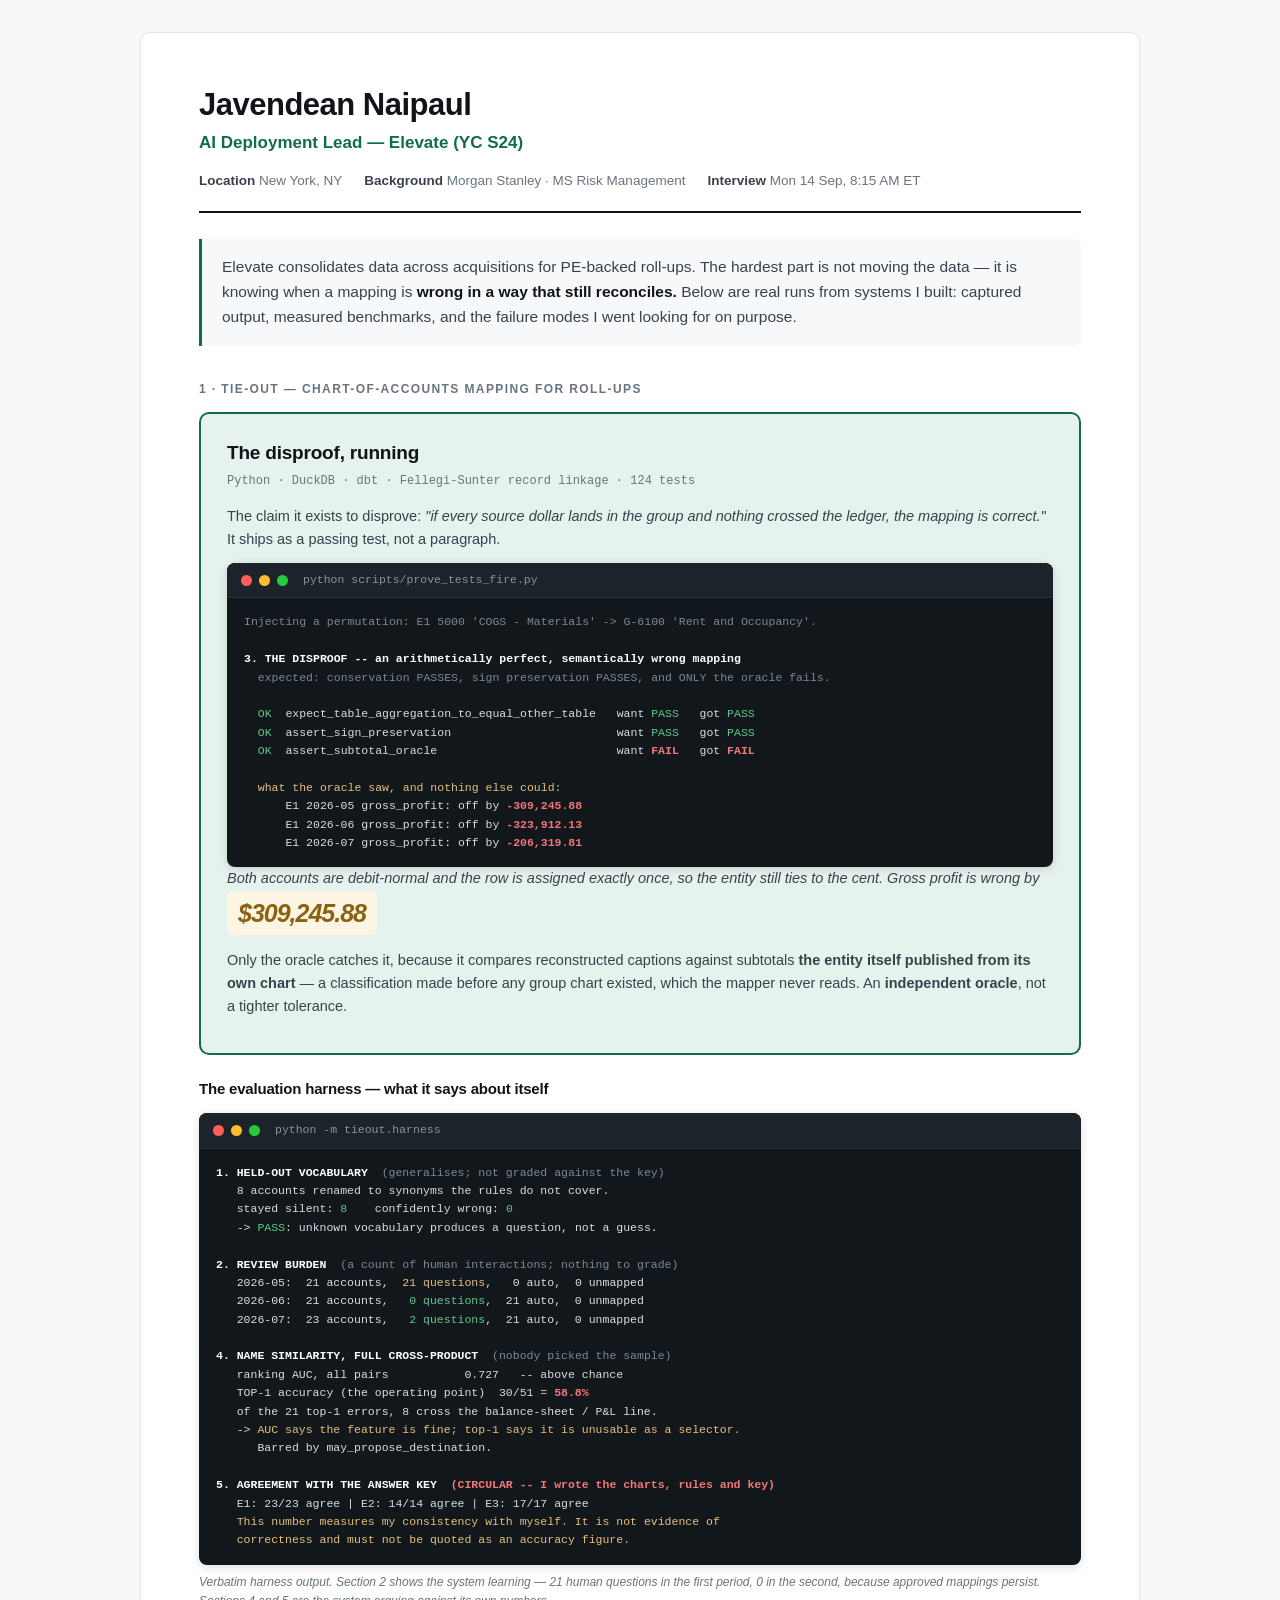
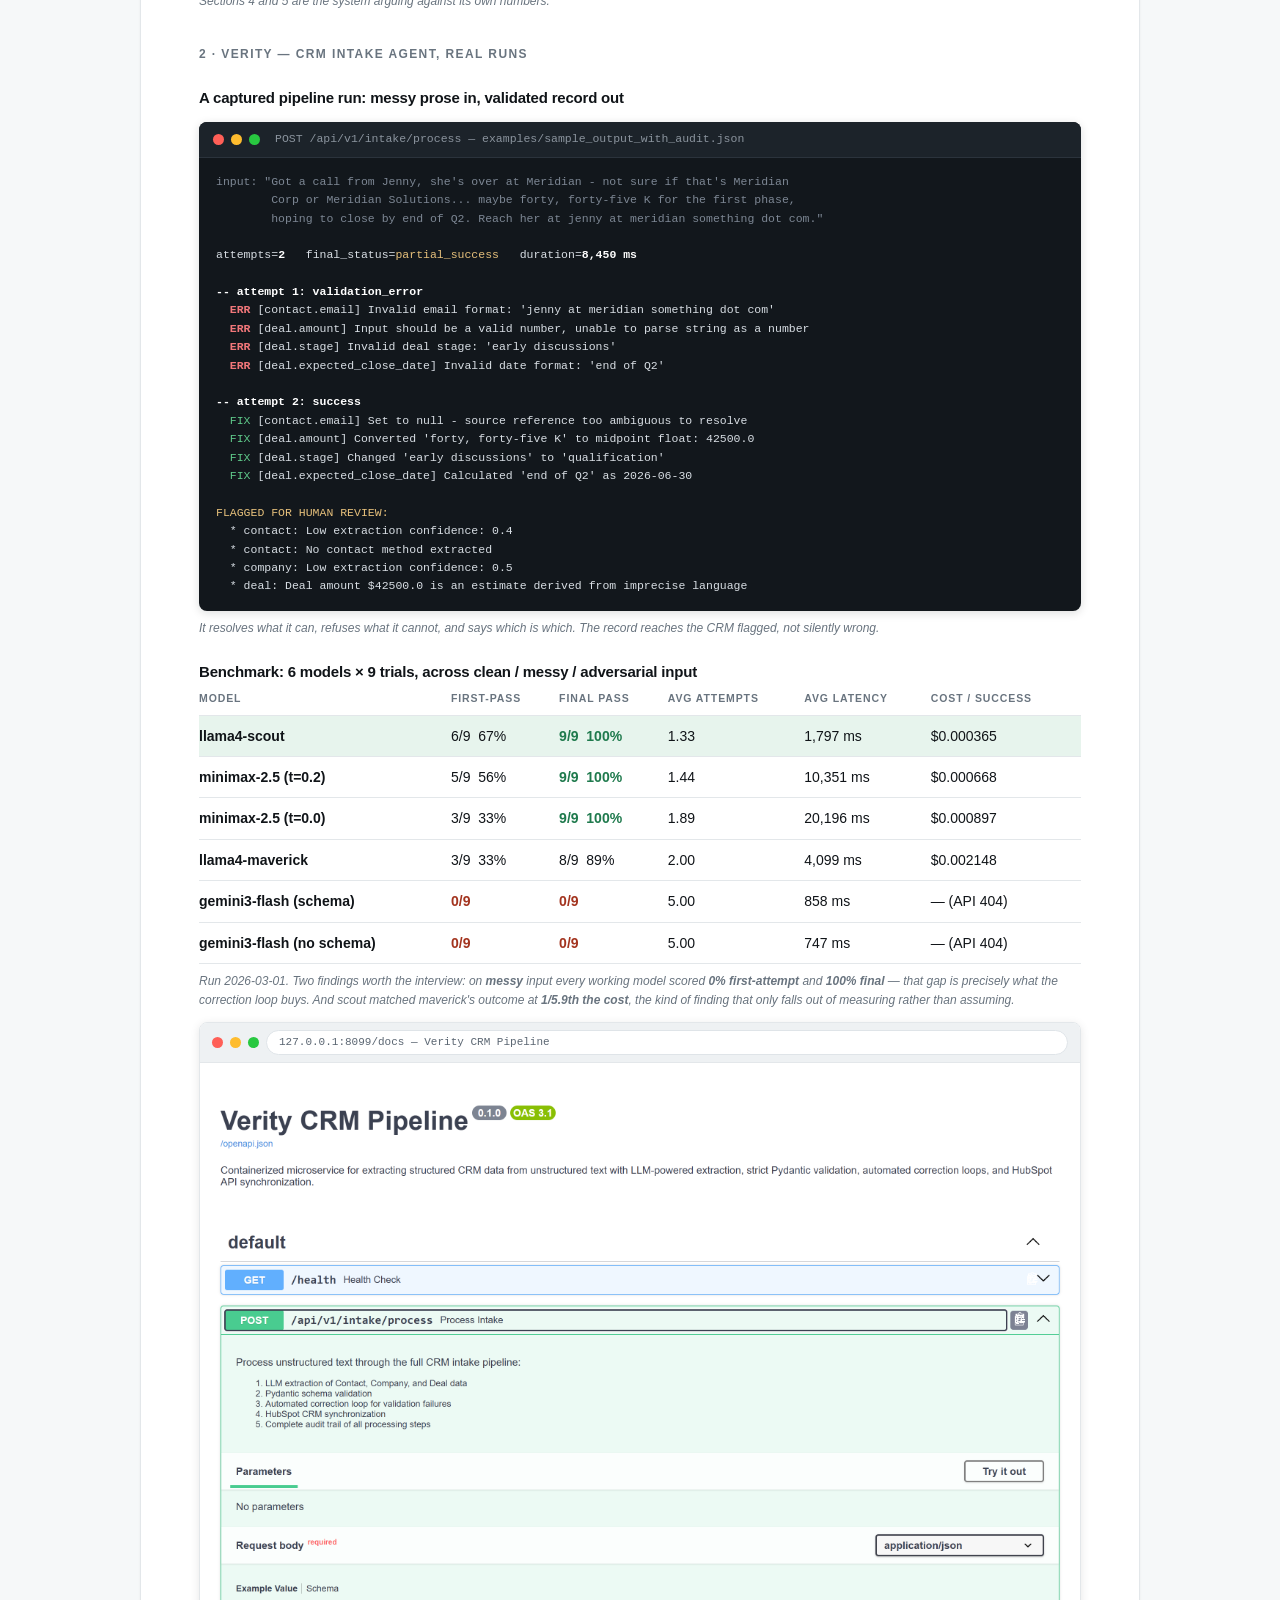
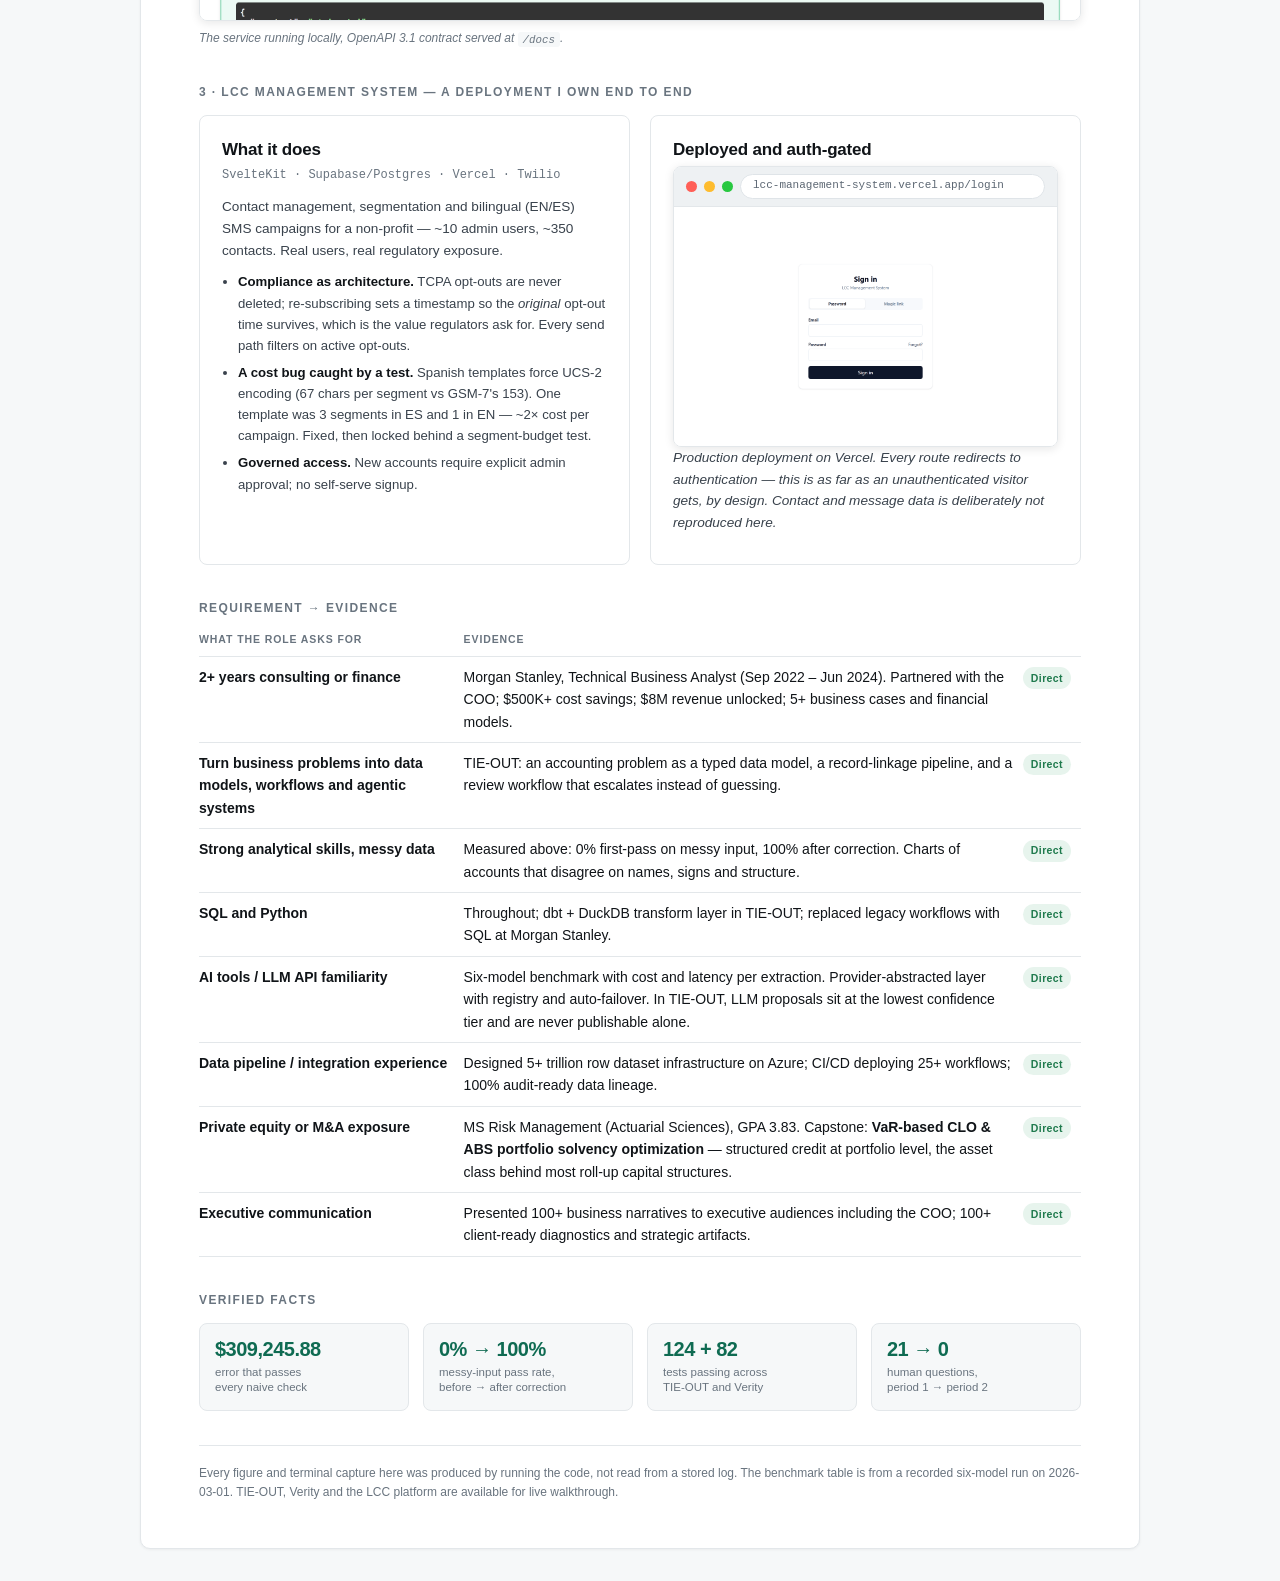
==== commit f76639f3: "Show real captured runs: TIE-OUT harness, Verity audit trail and 6-model benchmark Co-Authored-By: C" ====
--- a/elevate/index.html
+++ b/elevate/index.html
@@ -8,31 +8,31 @@
 <style>
   :root{
     --ink:#101418; --ink-2:#39424c; --ink-3:#69747f;
-    --line:#e3e7ea; --bg:#ffffff; --bg-2:#f6f8f9;
+    --line:#e3e7ea; --bg:#fff; --bg-2:#f6f8f9;
     --accent:#0f6b52; --accent-soft:#e6f2ee;
     --gold:#8a6212; --gold-soft:#fdf5e4;
-    --ok:#1f7a4d; --ok-soft:#e7f4ed;
+    --ok:#1f7a4d; --ok-soft:#e7f4ed; --bad:#a3341f;
     --term-bg:#12171c; --term-fg:#d8dee4;
-    --term-green:#5fc98a; --term-red:#f2777a; --term-dim:#7d8794; --term-gold:#e6c07b;
+    --tg:#5fc98a; --tr:#f2777a; --td:#7d8794; --ty:#e6c07b;
   }
   *{box-sizing:border-box}
   body{margin:0;background:var(--bg-2);color:var(--ink);
     font:16px/1.6 -apple-system,BlinkMacSystemFont,"Segoe UI",Roboto,Helvetica,Arial,sans-serif;
     -webkit-font-smoothing:antialiased}
-  .sheet{max-width:980px;margin:32px auto;background:var(--bg);padding:56px 60px 48px;
+  .sheet{max-width:1000px;margin:32px auto;background:var(--bg);padding:54px 58px 46px;
     border:1px solid var(--line);border-radius:10px;box-shadow:0 1px 3px rgba(16,20,24,.05)}
-  header{border-bottom:2px solid var(--ink);padding-bottom:20px;margin-bottom:28px}
+  header{border-bottom:2px solid var(--ink);padding-bottom:20px;margin-bottom:26px}
   h1{font-size:31px;line-height:1.15;margin:0 0 6px;letter-spacing:-.5px}
   .role{font-size:17px;color:var(--accent);font-weight:600;margin:0 0 14px}
   .meta{font-size:13.5px;color:var(--ink-3);display:flex;gap:22px;flex-wrap:wrap}
   .meta b{color:var(--ink-2);font-weight:600}
   h2{font-size:12px;text-transform:uppercase;letter-spacing:1.4px;color:var(--ink-3);
-    margin:36px 0 14px;font-weight:700}
+    margin:34px 0 13px;font-weight:700}
+  h3.sub{font-size:15px;margin:22px 0 6px;letter-spacing:-.2px}
   .lede{font-size:15.5px;color:var(--ink-2);background:var(--bg-2);border-left:3px solid var(--accent);
     padding:16px 20px;border-radius:0 6px 6px 0;margin:0}
   .lede b{color:var(--ink)}
-  /* terminal */
-  .term{background:var(--term-bg);border-radius:8px;overflow:hidden;margin:14px 0 0;
+  .term{background:var(--term-bg);border-radius:8px;overflow:hidden;margin:12px 0 0;
     box-shadow:0 2px 10px rgba(16,20,24,.14)}
   .term-bar{background:#1c232a;padding:8px 14px;display:flex;align-items:center;gap:7px;
     border-bottom:1px solid #2b333c}
@@ -40,55 +40,56 @@
   .d1{background:#ff5f57}.d2{background:#febc2e}.d3{background:#28c840}
   .term-title{color:#8b949e;font-size:11.5px;margin-left:8px;
     font-family:ui-monospace,SFMono-Regular,Menlo,monospace}
-  .term pre{margin:0;padding:16px 18px;color:var(--term-fg);overflow-x:auto;
+  .term pre{margin:0;padding:15px 17px;color:var(--term-fg);overflow-x:auto;
     font-family:ui-monospace,SFMono-Regular,Menlo,"Cascadia Mono",monospace;
-    font-size:11.7px;line-height:1.62}
-  .g{color:var(--term-green)}.r{color:var(--term-red);font-weight:700}
-  .dim{color:var(--term-dim)}.y{color:var(--term-gold)}.w{color:#fff;font-weight:700}
+    font-size:11.5px;line-height:1.6}
+  .g{color:var(--tg)}.r{color:var(--tr);font-weight:700}.dim{color:var(--td)}
+  .y{color:var(--ty)}.w{color:#fff;font-weight:700}
   .cap{font-size:12px;color:var(--ink-3);margin:8px 0 0;font-style:italic}
-  /* shot */
-  .shot{border:1px solid var(--line);border-radius:8px;overflow:hidden;margin:14px 0 0;
+  .shot{border:1px solid var(--line);border-radius:8px;overflow:hidden;margin:12px 0 0;
     box-shadow:0 2px 10px rgba(16,20,24,.10)}
   .shot img{display:block;width:100%;height:auto}
   .shot-bar{background:#eef1f3;padding:7px 12px;display:flex;align-items:center;gap:7px;
     border-bottom:1px solid var(--line)}
   .url{background:#fff;border:1px solid #dfe4e8;border-radius:20px;padding:2.5px 12px;
-    font-size:11px;color:#5b6672;flex:1;
+    font-size:11px;color:#5b6672;flex:1;font-family:ui-monospace,SFMono-Regular,Menlo,monospace}
+  .hero{border:2px solid var(--accent);border-radius:10px;padding:24px 26px;background:var(--accent-soft)}
+  .hero h3{margin:0 0 4px;font-size:19px;letter-spacing:-.2px}
+  .hero .stack{font-size:12px;color:var(--ink-3);margin:0 0 13px;
     font-family:ui-monospace,SFMono-Regular,Menlo,monospace}
-  .hero{border:2px solid var(--accent);border-radius:10px;padding:26px 28px;background:var(--accent-soft)}
-  .hero h3{margin:0 0 4px;font-size:19px;letter-spacing:-.2px}
-  .hero .stack{font-size:12px;color:var(--ink-3);margin:0 0 14px;
-    font-family:ui-monospace,SFMono-Regular,Menlo,monospace}
-  .hero p{margin:0 0 12px;font-size:14.5px;color:var(--ink-2)}
-  .bignum{font-size:26px;font-weight:800;color:var(--gold);letter-spacing:-1px;
+  .hero p{margin:0 0 11px;font-size:14.5px;color:var(--ink-2)}
+  .bignum{font-size:25px;font-weight:800;color:var(--gold);letter-spacing:-1px;
     background:var(--gold-soft);padding:2px 11px;border-radius:6px;display:inline-block}
-  table{width:100%;border-collapse:collapse;font-size:14.5px}
-  th{text-align:left;font-size:11px;text-transform:uppercase;letter-spacing:.9px;color:var(--ink-3);
-    border-bottom:1px solid var(--line);padding:0 12px 9px 0;font-weight:700}
-  td{padding:11px 12px 11px 0;border-bottom:1px solid var(--line);vertical-align:top}
-  td:first-child{font-weight:600;width:30%;color:var(--ink)}
+  table{width:100%;border-collapse:collapse;font-size:14px}
+  th{text-align:left;font-size:10.5px;text-transform:uppercase;letter-spacing:.9px;color:var(--ink-3);
+    border-bottom:1px solid var(--line);padding:0 10px 8px 0;font-weight:700}
+  td{padding:9px 10px 9px 0;border-bottom:1px solid var(--line);vertical-align:top}
+  table.bench td{font-variant-numeric:tabular-nums}
+  table.bench td:first-child{font-weight:600}
+  .req td:first-child{font-weight:600;width:30%;color:var(--ink)}
   .pill{display:inline-block;font-size:10.5px;font-weight:700;padding:2.5px 8px;border-radius:20px;
     letter-spacing:.4px;white-space:nowrap;background:var(--ok-soft);color:var(--ok)}
+  .zero{color:var(--bad);font-weight:700}.hundred{color:var(--ok);font-weight:700}
+  .best{background:var(--ok-soft)}
   .cards{display:grid;grid-template-columns:1fr 1fr;gap:20px}
-  .card{border:1px solid var(--line);border-radius:8px;padding:22px 24px}
+  .card{border:1px solid var(--line);border-radius:8px;padding:20px 22px}
   .card h3{margin:0 0 3px;font-size:17px;letter-spacing:-.2px}
-  .card .stack{font-size:12px;color:var(--ink-3);margin:0 0 12px;
+  .card .stack{font-size:12px;color:var(--ink-3);margin:0 0 11px;
     font-family:ui-monospace,SFMono-Regular,Menlo,monospace}
-  .card p{margin:0 0 10px;font-size:13.8px;color:var(--ink-2)}
-  .card ul{margin:0;padding-left:17px;font-size:13.3px;color:var(--ink-2)}
-  .card li{margin-bottom:6px}
-  .card li b{color:var(--ink)}
+  .card p{margin:0 0 10px;font-size:13.6px;color:var(--ink-2)}
+  .card ul{margin:0;padding-left:16px;font-size:13.2px;color:var(--ink-2)}
+  .card li{margin-bottom:6px}.card li b{color:var(--ink)}
   .facts{display:grid;grid-template-columns:repeat(4,1fr);gap:14px}
-  .fact{border:1px solid var(--line);border-radius:8px;padding:15px 16px;background:var(--bg-2)}
-  .fact .n{font-size:21px;font-weight:700;color:var(--accent);letter-spacing:-.5px;line-height:1.1}
+  .fact{border:1px solid var(--line);border-radius:8px;padding:14px 15px;background:var(--bg-2)}
+  .fact .n{font-size:20px;font-weight:700;color:var(--accent);letter-spacing:-.5px;line-height:1.15}
   .fact .l{font-size:11.5px;color:var(--ink-3);margin-top:4px;line-height:1.35}
-  footer{margin-top:36px;padding-top:18px;border-top:1px solid var(--line);font-size:12px;color:var(--ink-3)}
+  footer{margin-top:34px;padding-top:18px;border-top:1px solid var(--line);font-size:12px;color:var(--ink-3)}
   code{font-family:ui-monospace,SFMono-Regular,Menlo,monospace;font-size:.9em;
     background:var(--bg-2);padding:1.5px 5px;border-radius:3px}
   @media print{body{background:#fff}.sheet{margin:0;border:0;box-shadow:none;padding:0;max-width:100%}
     .card,.fact,.hero,.term,.shot{break-inside:avoid}}
-  @media(max-width:820px){.sheet{padding:32px 22px;margin:0}.cards,.facts{grid-template-columns:1fr}
-    td:first-child{width:auto}.term pre{font-size:10.2px}}
+  @media(max-width:840px){.sheet{padding:30px 20px;margin:0}.cards,.facts{grid-template-columns:1fr}
+    .req td:first-child{width:auto}.term pre{font-size:10px}}
 </style>
 </head>
 <body>
@@ -106,29 +107,23 @@
 
   <p class="lede">Elevate consolidates data across acquisitions for PE-backed roll-ups. The hardest
   part is not moving the data — it is knowing when a mapping is <b>wrong in a way that still
-  reconciles.</b> I built a system to prove that failure mode is real, and to catch it. Everything
-  below is real output, captured today.</p>
-
-  <h2>TIE-OUT — the disproof, running</h2>
+  reconciles.</b> Below are real runs from systems I built: captured output, measured benchmarks,
+  and the failure modes I went looking for on purpose.</p>
+
+  <h2>1 · TIE-OUT — chart-of-accounts mapping for roll-ups</h2>
   <div class="hero">
-    <h3>Chart-of-accounts mapping for roll-ups</h3>
+    <h3>The disproof, running</h3>
     <p class="stack">Python · DuckDB · dbt · Fellegi-Sunter record linkage · 124 tests</p>
-    <p>Maps acquired companies' charts of accounts onto a group chart, and <b>refuses to publish a
-    close pack it cannot stand behind.</b> The claim it exists to disprove: <em>"if every source
-    dollar lands in the group and nothing crossed the ledger, the mapping is correct."</em>
-    It ships as a passing test, not a paragraph.</p>
+    <p>The claim it exists to disprove: <em>"if every source dollar lands in the group and nothing
+    crossed the ledger, the mapping is correct."</em> It ships as a passing test, not a paragraph.</p>
 
     <div class="term">
       <div class="term-bar"><span class="dot d1"></span><span class="dot d2"></span><span class="dot d3"></span>
         <span class="term-title">python scripts/prove_tests_fire.py</span></div>
 <pre><span class="dim">Injecting a permutation: E1 5000 'COGS - Materials' -&gt; G-6100 'Rent and Occupancy'.</span>
 
-<span class="w">======================================================================================</span>
 <span class="w">3. THE DISPROOF -- an arithmetically perfect, semantically wrong mapping</span>
-<span class="w">======================================================================================</span>
-  <span class="dim">expected: conservation PASSES, sign preservation PASSES, and ONLY the oracle fails.
-            Both source accounts are debit-normal and the row is assigned exactly once,
-            so the entity still ties to the cent while gross profit is wrong.</span>
+  <span class="dim">expected: conservation PASSES, sign preservation PASSES, and ONLY the oracle fails.</span>
 
   <span class="g">OK</span>  expect_table_aggregation_to_equal_other_table   want <span class="g">PASS</span>   got <span class="g">PASS</span>
   <span class="g">OK</span>  assert_sign_preservation                        want <span class="g">PASS</span>   got <span class="g">PASS</span>
@@ -139,109 +134,171 @@
       E1 2026-06 gross_profit: off by <span class="r">-323,912.13</span>
       E1 2026-07 gross_profit: off by <span class="r">-206,319.81</span></pre>
     </div>
-    <p class="cap">Verbatim output of <code>scripts/prove_tests_fire.py</code>, run 9 Sep 2026.
-      Value conservation and sign preservation both pass. The books tie to the cent.</p>
-
-    <p style="margin-top:16px">Only the third check catches it, and only because it compares the
-    reconstructed captions against the subtotals <b>the entity itself published from its own chart</b>
-    — a classification its bookkeeper made before any group chart existed, which the mapper never
-    reads. That is an <b>independent oracle</b>, not a tighter tolerance.</p>
-
-    <p style="margin-bottom:0"><b>Design decisions worth the interview:</b> mapping confidence is an
-    ordinal provenance label, not a score — the enum <em>actively raises</em> on <code>+</code>,
-    <code>*</code> and <code>float()</code>, so averaging two mappings is unrepresentable rather than
-    discouraged. Money is integer minor units in <code>BIGINT</code>, because DuckDB silently drops to
-    binary float on any division. Normal balance is a property of the account, not the element —
-    contra accounts break element-derived inference.</p>
-  </div>
-
-  <div class="term" style="margin-top:20px">
+    <p class="cap">Both accounts are debit-normal and the row is assigned exactly once, so the entity
+      still ties to the cent. Gross profit is wrong by <span class="bignum">$309,245.88</span></p>
+
+    <p style="margin-top:14px">Only the oracle catches it, because it compares reconstructed captions
+    against subtotals <b>the entity itself published from its own chart</b> — a classification made
+    before any group chart existed, which the mapper never reads. An <b>independent oracle</b>, not a
+    tighter tolerance.</p>
+  </div>
+
+  <h3 class="sub">The evaluation harness — what it says about itself</h3>
+  <div class="term">
     <div class="term-bar"><span class="dot d1"></span><span class="dot d2"></span><span class="dot d3"></span>
-      <span class="term-title">pytest -q  ·  tie-out</span></div>
-<pre>........................................................................ [ 58%]
-....................................................                     [100%]
-
-<span class="g">124 passed</span> in 47.95s</pre>
-  </div>
-
-  <h2>Verity — the same discipline, different system of record</h2>
+      <span class="term-title">python -m tieout.harness</span></div>
+<pre><span class="w">1. HELD-OUT VOCABULARY</span>  <span class="dim">(generalises; not graded against the key)</span>
+   8 accounts renamed to synonyms the rules do not cover.
+   stayed silent: <span class="g">8</span>    confidently wrong: <span class="g">0</span>
+   -&gt; <span class="g">PASS</span>: unknown vocabulary produces a question, not a guess.
+
+<span class="w">2. REVIEW BURDEN</span>  <span class="dim">(a count of human interactions; nothing to grade)</span>
+   2026-05:  21 accounts,  <span class="y">21 questions</span>,   0 auto,  0 unmapped
+   2026-06:  21 accounts,   <span class="g">0 questions</span>,  21 auto,  0 unmapped
+   2026-07:  23 accounts,   <span class="g">2 questions</span>,  21 auto,  0 unmapped
+
+<span class="w">4. NAME SIMILARITY, FULL CROSS-PRODUCT</span>  <span class="dim">(nobody picked the sample)</span>
+   ranking AUC, all pairs           0.727   -- above chance
+   TOP-1 accuracy (the operating point)  30/51 = <span class="r">58.8%</span>
+   of the 21 top-1 errors, 8 cross the balance-sheet / P&amp;L line.
+   -&gt; <span class="y">AUC says the feature is fine; top-1 says it is unusable as a selector.</span>
+      Barred by may_propose_destination.
+
+<span class="w">5. AGREEMENT WITH THE ANSWER KEY</span>  <span class="r">(CIRCULAR -- I wrote the charts, rules and key)</span>
+   E1: 23/23 agree | E2: 14/14 agree | E3: 17/17 agree
+   <span class="y">This number measures my consistency with myself. It is not evidence of
+   correctness and must not be quoted as an accuracy figure.</span></pre>
+  </div>
+  <p class="cap">Verbatim harness output. Section 2 shows the system learning — 21 human questions in
+    the first period, 0 in the second, because approved mappings persist. Sections 4 and 5 are the
+    system arguing against its own numbers.</p>
+
+  <h2>2 · Verity — CRM intake agent, real runs</h2>
+
+  <h3 class="sub">A captured pipeline run: messy prose in, validated record out</h3>
+  <div class="term">
+    <div class="term-bar"><span class="dot d1"></span><span class="dot d2"></span><span class="dot d3"></span>
+      <span class="term-title">POST /api/v1/intake/process — examples/sample_output_with_audit.json</span></div>
+<pre><span class="dim">input: "Got a call from Jenny, she's over at Meridian - not sure if that's Meridian
+        Corp or Meridian Solutions... maybe forty, forty-five K for the first phase,
+        hoping to close by end of Q2. Reach her at jenny at meridian something dot com."</span>
+
+attempts=<span class="w">2</span>   final_status=<span class="y">partial_success</span>   duration=<span class="w">8,450 ms</span>
+
+<span class="w">-- attempt 1: validation_error</span>
+  <span class="r">ERR</span> [contact.email] Invalid email format: 'jenny at meridian something dot com'
+  <span class="r">ERR</span> [deal.amount] Input should be a valid number, unable to parse string as a number
+  <span class="r">ERR</span> [deal.stage] Invalid deal stage: 'early discussions'
+  <span class="r">ERR</span> [deal.expected_close_date] Invalid date format: 'end of Q2'
+
+<span class="w">-- attempt 2: success</span>
+  <span class="g">FIX</span> [contact.email] Set to null - source reference too ambiguous to resolve
+  <span class="g">FIX</span> [deal.amount] Converted 'forty, forty-five K' to midpoint float: 42500.0
+  <span class="g">FIX</span> [deal.stage] Changed 'early discussions' to 'qualification'
+  <span class="g">FIX</span> [deal.expected_close_date] Calculated 'end of Q2' as 2026-06-30
+
+<span class="y">FLAGGED FOR HUMAN REVIEW:</span>
+  * contact: Low extraction confidence: 0.4
+  * contact: No contact method extracted
+  * company: Low extraction confidence: 0.5
+  * deal: Deal amount $42500.0 is an estimate derived from imprecise language</pre>
+  </div>
+  <p class="cap">It resolves what it can, refuses what it cannot, and says which is which. The record
+    reaches the CRM flagged, not silently wrong.</p>
+
+  <h3 class="sub">Benchmark: 6 models &times; 9 trials, across clean / messy / adversarial input</h3>
+  <table class="bench">
+    <tr><th>Model</th><th>First-pass</th><th>Final pass</th><th>Avg attempts</th>
+        <th>Avg latency</th><th>Cost / success</th></tr>
+    <tr class="best"><td>llama4-scout</td><td>6/9 &nbsp;67%</td><td class="hundred">9/9 &nbsp;100%</td>
+        <td>1.33</td><td>1,797 ms</td><td>$0.000365</td></tr>
+    <tr><td>minimax-2.5 (t=0.2)</td><td>5/9 &nbsp;56%</td><td class="hundred">9/9 &nbsp;100%</td>
+        <td>1.44</td><td>10,351 ms</td><td>$0.000668</td></tr>
+    <tr><td>minimax-2.5 (t=0.0)</td><td>3/9 &nbsp;33%</td><td class="hundred">9/9 &nbsp;100%</td>
+        <td>1.89</td><td>20,196 ms</td><td>$0.000897</td></tr>
+    <tr><td>llama4-maverick</td><td>3/9 &nbsp;33%</td><td>8/9 &nbsp;89%</td>
+        <td>2.00</td><td>4,099 ms</td><td>$0.002148</td></tr>
+    <tr><td>gemini3-flash (schema)</td><td class="zero">0/9</td><td class="zero">0/9</td>
+        <td>5.00</td><td>858 ms</td><td>— (API 404)</td></tr>
+    <tr><td>gemini3-flash (no schema)</td><td class="zero">0/9</td><td class="zero">0/9</td>
+        <td>5.00</td><td>747 ms</td><td>— (API 404)</td></tr>
+  </table>
+  <p class="cap">Run 2026-03-01. Two findings worth the interview: on <b>messy</b> input every working
+    model scored <b>0% first-attempt</b> and <b>100% final</b> — that gap is precisely what the
+    correction loop buys. And scout matched maverick's outcome at <b>1/5.9th the cost</b>, the kind of
+    finding that only falls out of measuring rather than assuming.</p>
+
+  <div class="shot">
+    <div class="shot-bar"><span class="dot d1"></span><span class="dot d2"></span><span class="dot d3"></span>
+      <span class="url">127.0.0.1:8099/docs — Verity CRM Pipeline</span></div>
+    <img src="[data-uri]" alt="Verity CRM Pipeline Swagger UI showing the intake process endpoint">
+  </div>
+  <p class="cap">The service running locally, OpenAPI 3.1 contract served at <code>/docs</code>.</p>
+
+  <h2>3 · LCC Management System — a deployment I own end to end</h2>
   <div class="cards">
     <div class="card">
-      <h3>Verity</h3>
-      <p class="stack">Python 3.12 · FastAPI · Pydantic 2 · Docker · Kubernetes</p>
-      <p>Unstructured sales notes into validated CRM records. Where a single LLM call fails silently,
-         this fails loudly and repairs itself.</p>
+      <h3>What it does</h3>
+      <p class="stack">SvelteKit · Supabase/Postgres · Vercel · Twilio</p>
+      <p>Contact management, segmentation and bilingual (EN/ES) SMS campaigns for a non-profit —
+         ~10 admin users, ~350 contacts. Real users, real regulatory exposure.</p>
       <ul>
-        <li><b>Correction loop.</b> Validation failures become targeted repair instructions and the
-            model retries — bounded, audited, never silent.</li>
-        <li><b>Calibrated uncertainty.</b> Confidence scores, written review reasons, ambiguity
-            notes, estimate flags.</li>
-        <li><b>Provider failover</b> with per-token cost tracking.</li>
+        <li><b>Compliance as architecture.</b> TCPA opt-outs are never deleted; re-subscribing sets a
+            timestamp so the <em>original</em> opt-out time survives, which is the value regulators
+            ask for. Every send path filters on active opt-outs.</li>
+        <li><b>A cost bug caught by a test.</b> Spanish templates force UCS-2 encoding (67 chars per
+            segment vs GSM-7's 153). One template was 3 segments in ES and 1 in EN — ~2&times; cost per
+            campaign. Fixed, then locked behind a segment-budget test.</li>
+        <li><b>Governed access.</b> New accounts require explicit admin approval; no self-serve signup.</li>
       </ul>
-      <div class="term" style="margin-top:12px">
-        <div class="term-bar"><span class="dot d1"></span><span class="dot d2"></span><span class="dot d3"></span>
-          <span class="term-title">pytest -q · verity</span></div>
-<pre>................................................. [ 87%]
-..........                                        [100%]
-
-<span class="g">82 passed</span> in 0.54s</pre>
-      </div>
     </div>
-
     <div class="card">
-      <h3>LCC Management System</h3>
-      <p class="stack">SvelteKit · Supabase · Vercel · Twilio · <b>live in production</b></p>
-      <p>A deployment I own end to end — real users, real regulatory exposure. The closest analogue
-         to owning a customer deployment lifecycle.</p>
-      <ul>
-        <li><b>Compliance as architecture.</b> TCPA opt-outs are never deleted; the original opt-out
-            timestamp survives re-subscription.</li>
-        <li><b>A cost bug caught by a test.</b> Spanish templates forced UCS-2 at ~2× the send cost;
-            fixed, then locked behind a segment-budget test.</li>
-        <li>~10 admin users, ~350 contacts, bilingual SMS.</li>
-      </ul>
-      <div class="shot" style="margin-top:12px">
+      <h3>Deployed and auth-gated</h3>
+      <div class="shot" style="margin-top:0">
         <div class="shot-bar"><span class="dot d1"></span><span class="dot d2"></span><span class="dot d3"></span>
           <span class="url">lcc-management-system.vercel.app/login</span></div>
         <img src="[data-uri]" alt="LCC Management System production login page">
       </div>
-      <p class="cap">Live production site, captured 9 Sep 2026. Auth-gated at the edge.</p>
+      <p class="cap">Production deployment on Vercel. Every route redirects to authentication — this
+        is as far as an unauthenticated visitor gets, by design. Contact and message data is
+        deliberately not reproduced here.</p>
     </div>
   </div>
 
   <h2>Requirement &rarr; Evidence</h2>
-  <table>
+  <table class="req">
     <tr><th>What the role asks for</th><th>Evidence</th><th></th></tr>
     <tr><td>2+ years consulting or finance</td>
       <td>Morgan Stanley, Technical Business Analyst (Sep 2022 – Jun 2024). Partnered with the COO;
           $500K+ cost savings; $8M revenue unlocked; 5+ business cases and financial models.</td>
       <td><span class="pill">Direct</span></td></tr>
     <tr><td>Turn business problems into data models, workflows and agentic systems</td>
-      <td>TIE-OUT is exactly this: an accounting problem rendered as a typed data model, a
-          record-linkage pipeline, and a review workflow that escalates instead of guessing.</td>
+      <td>TIE-OUT: an accounting problem as a typed data model, a record-linkage pipeline, and a
+          review workflow that escalates instead of guessing.</td>
       <td><span class="pill">Direct</span></td></tr>
     <tr><td>Strong analytical skills, messy data</td>
-      <td>Charts of accounts that disagree on names, signs and structure; unstructured prose into
-          schema-validated records.</td>
+      <td>Measured above: 0% first-pass on messy input, 100% after correction. Charts of accounts
+          that disagree on names, signs and structure.</td>
       <td><span class="pill">Direct</span></td></tr>
     <tr><td>SQL and Python</td>
-      <td>SQL (Advanced) and Python throughout; dbt + DuckDB transform layer in TIE-OUT; replaced
-          legacy workflows with SQL at Morgan Stanley.</td>
+      <td>Throughout; dbt + DuckDB transform layer in TIE-OUT; replaced legacy workflows with SQL at
+          Morgan Stanley.</td>
       <td><span class="pill">Direct</span></td></tr>
     <tr><td>AI tools / LLM API familiarity</td>
-      <td>Provider-abstracted LLM layer with registry and auto-failover. In TIE-OUT, LLM proposals
-          enter only at the <em>lowest</em> confidence tier and are never publishable alone.</td>
+      <td>Six-model benchmark with cost and latency per extraction. Provider-abstracted layer with
+          registry and auto-failover. In TIE-OUT, LLM proposals sit at the lowest confidence tier and
+          are never publishable alone.</td>
       <td><span class="pill">Direct</span></td></tr>
     <tr><td>Data pipeline / integration experience</td>
       <td>Designed 5+ trillion row dataset infrastructure on Azure; CI/CD deploying 25+ workflows;
           100% audit-ready data lineage.</td>
       <td><span class="pill">Direct</span></td></tr>
     <tr><td>Private equity or M&amp;A exposure</td>
-      <td>MS Risk Management (Actuarial Sciences), GPA 3.83. Capstone:
-          <b>VaR-based CLO &amp; ABS portfolio solvency optimization</b> — structured credit at the
-          portfolio level, the asset class behind most roll-up capital structures.</td>
-      <td><span class="pill">Direct</span></td></tr>
-    <tr><td>Executive communication; primary contact for operators and finance teams</td>
+      <td>MS Risk Management (Actuarial Sciences), GPA 3.83. Capstone: <b>VaR-based CLO &amp; ABS
+          portfolio solvency optimization</b> — structured credit at portfolio level, the asset class
+          behind most roll-up capital structures.</td>
+      <td><span class="pill">Direct</span></td></tr>
+    <tr><td>Executive communication</td>
       <td>Presented 100+ business narratives to executive audiences including the COO; 100+
           client-ready diagnostics and strategic artifacts.</td>
       <td><span class="pill">Direct</span></td></tr>
@@ -249,16 +306,16 @@
 
   <h2>Verified facts</h2>
   <div class="facts">
-    <div class="fact"><div class="n">124</div><div class="l">TIE-OUT tests passing<br>(47.9s, run today)</div></div>
     <div class="fact"><div class="n">$309,245.88</div><div class="l">error that passes<br>every naive check</div></div>
-    <div class="fact"><div class="n">82</div><div class="l">Verity tests passing<br>(0.54s, run today)</div></div>
-    <div class="fact"><div class="n">HTTP 200</div><div class="l">LCC production site<br>live, auth-gated</div></div>
+    <div class="fact"><div class="n">0% &rarr; 100%</div><div class="l">messy-input pass rate,<br>before &rarr; after correction</div></div>
+    <div class="fact"><div class="n">124 + 82</div><div class="l">tests passing across<br>TIE-OUT and Verity</div></div>
+    <div class="fact"><div class="n">21 &rarr; 0</div><div class="l">human questions,<br>period 1 &rarr; period 2</div></div>
   </div>
 
   <footer>
-    Every figure and every terminal capture on this page was produced by running the code today, not
-    read from a stored log. The screenshot is the live production deployment. TIE-OUT, Verity and the
-    LCC platform are all available for live walkthrough.
+    Every figure and terminal capture here was produced by running the code, not read from a stored
+    log. The benchmark table is from a recorded six-model run on 2026-03-01. TIE-OUT, Verity and the
+    LCC platform are available for live walkthrough.
   </footer>
 
 </div>
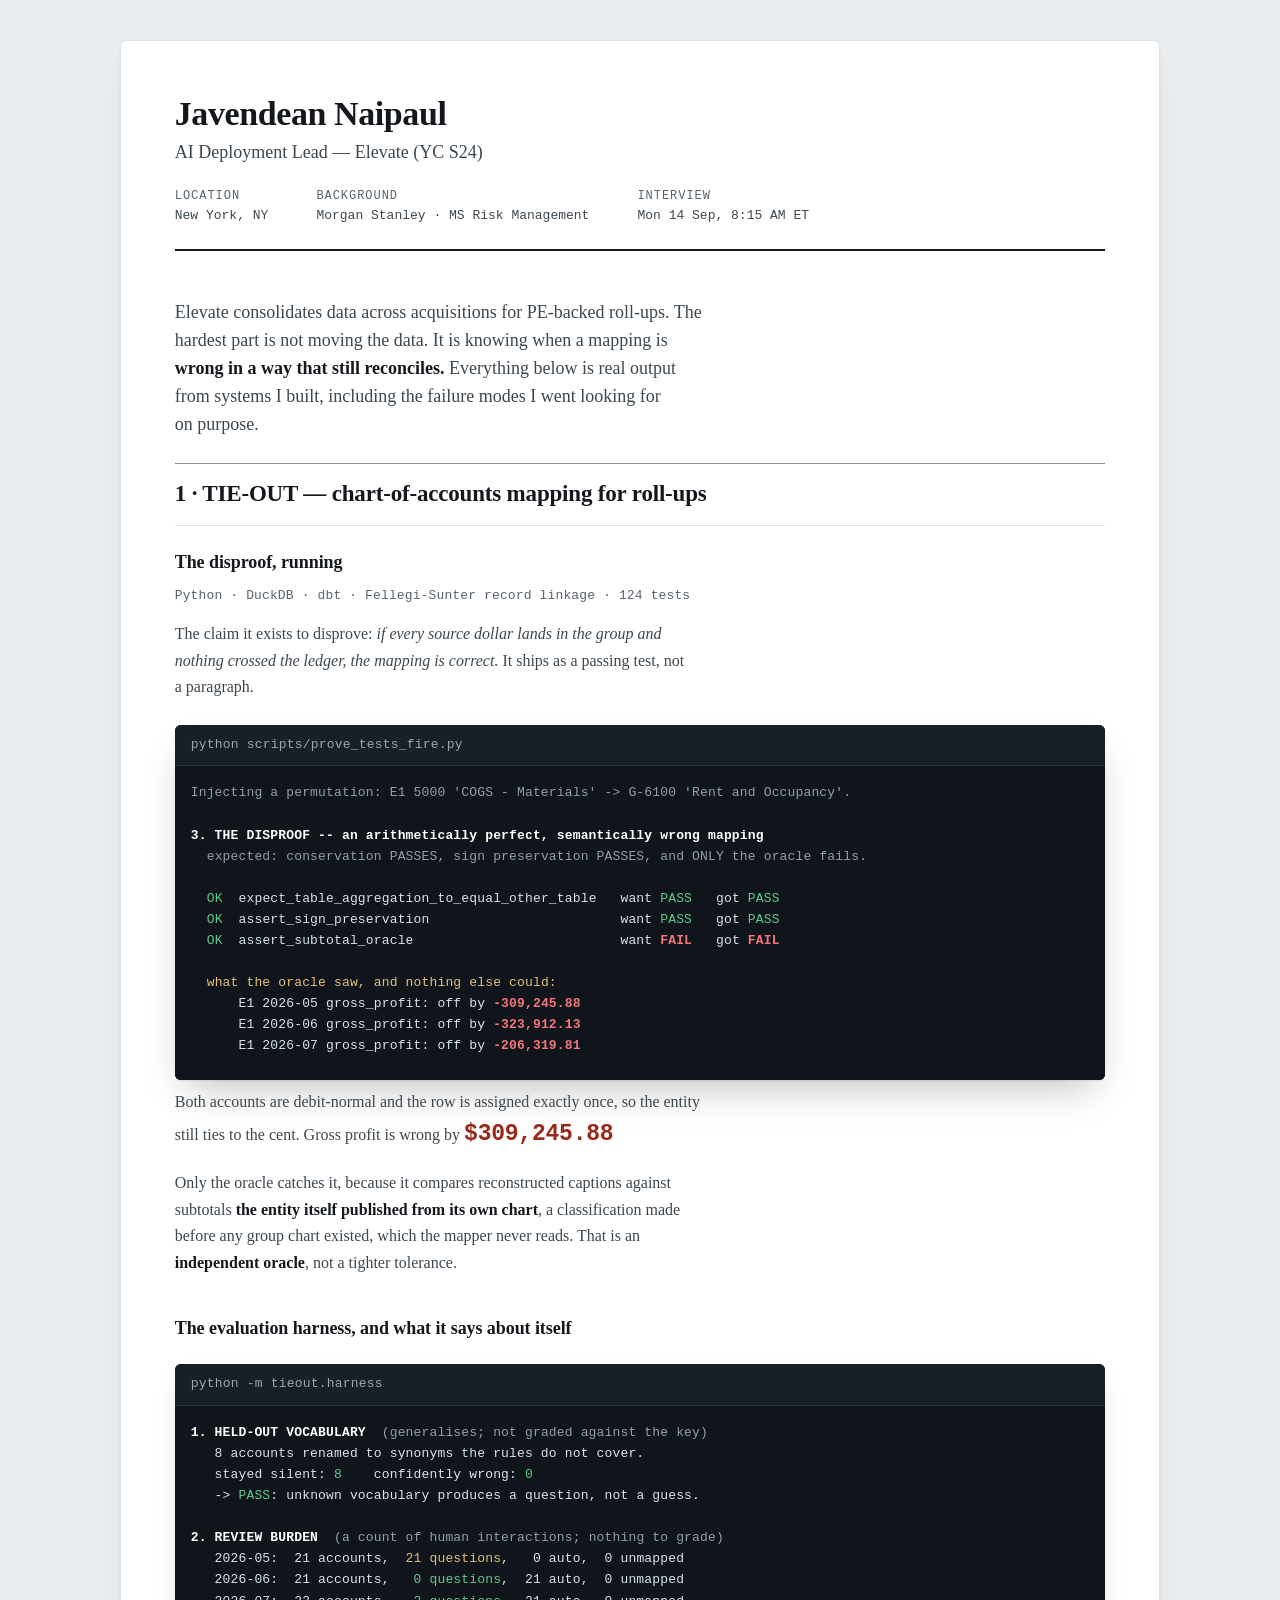
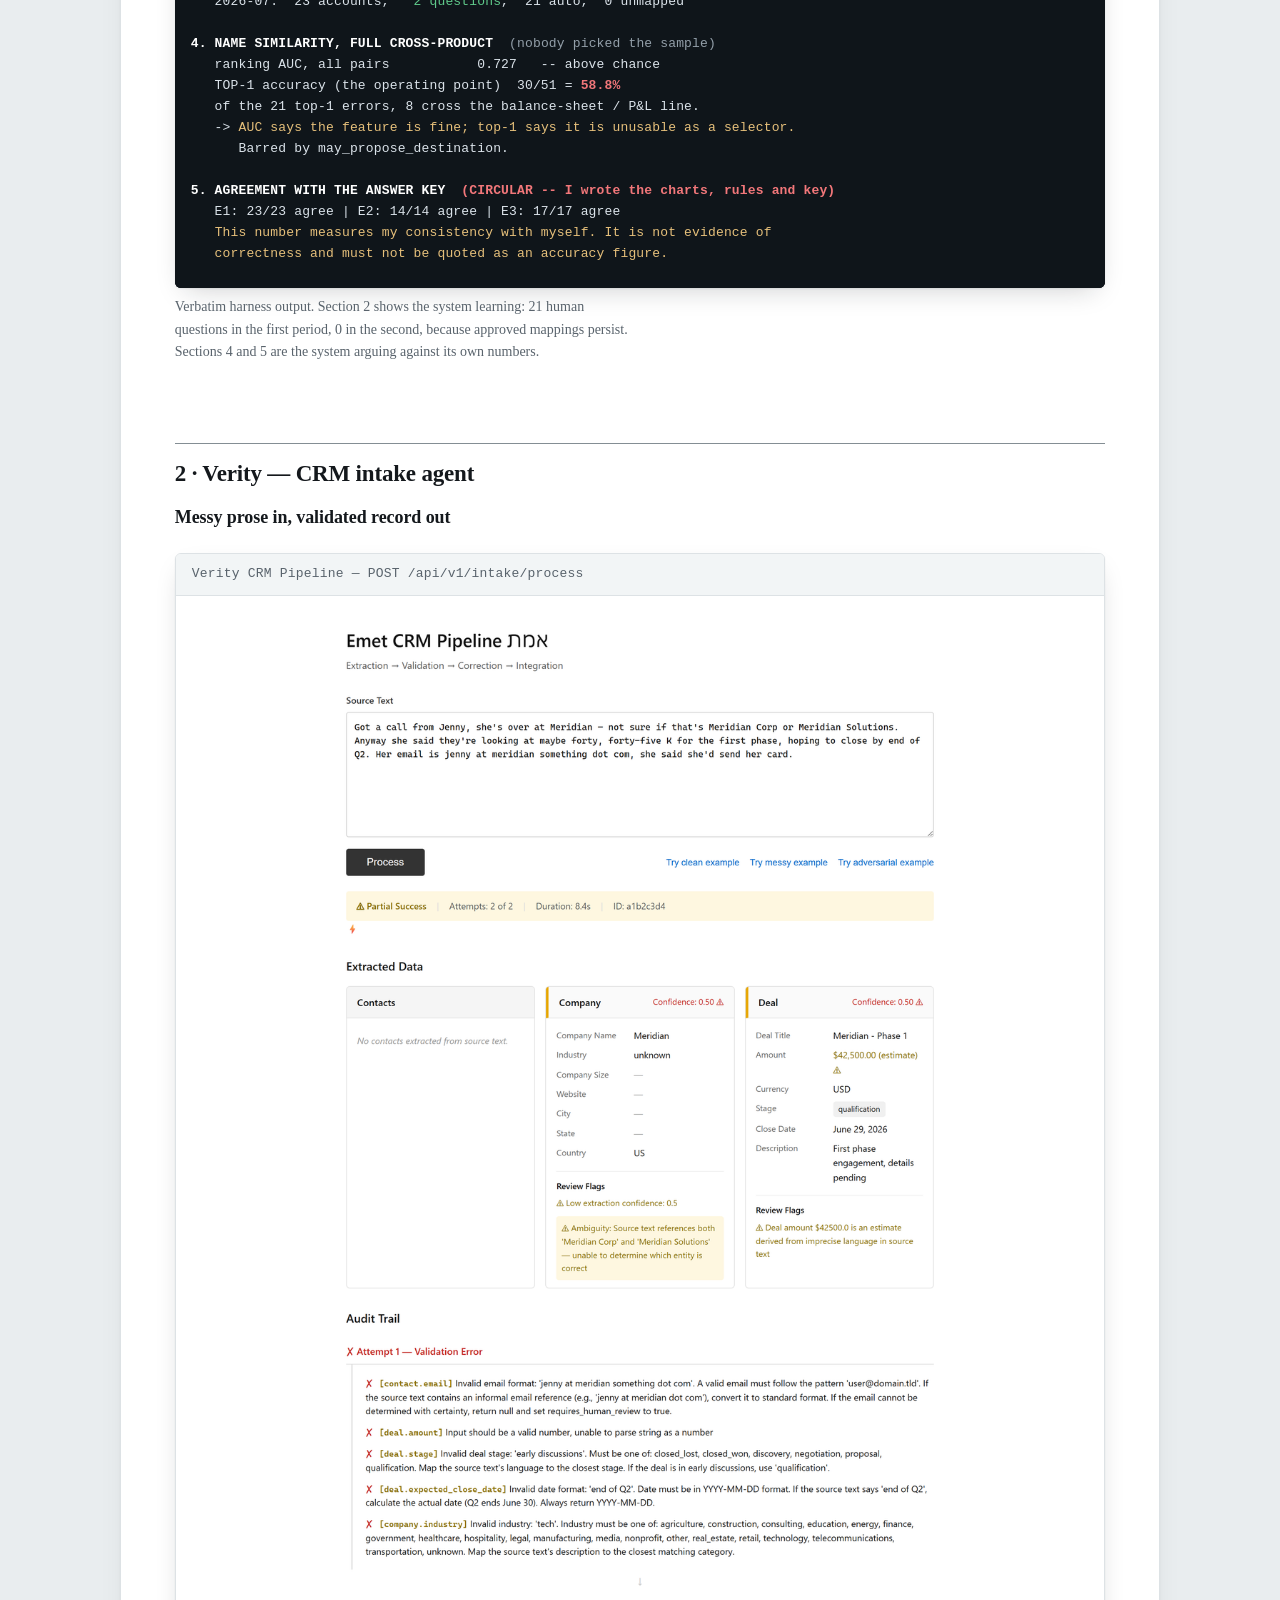
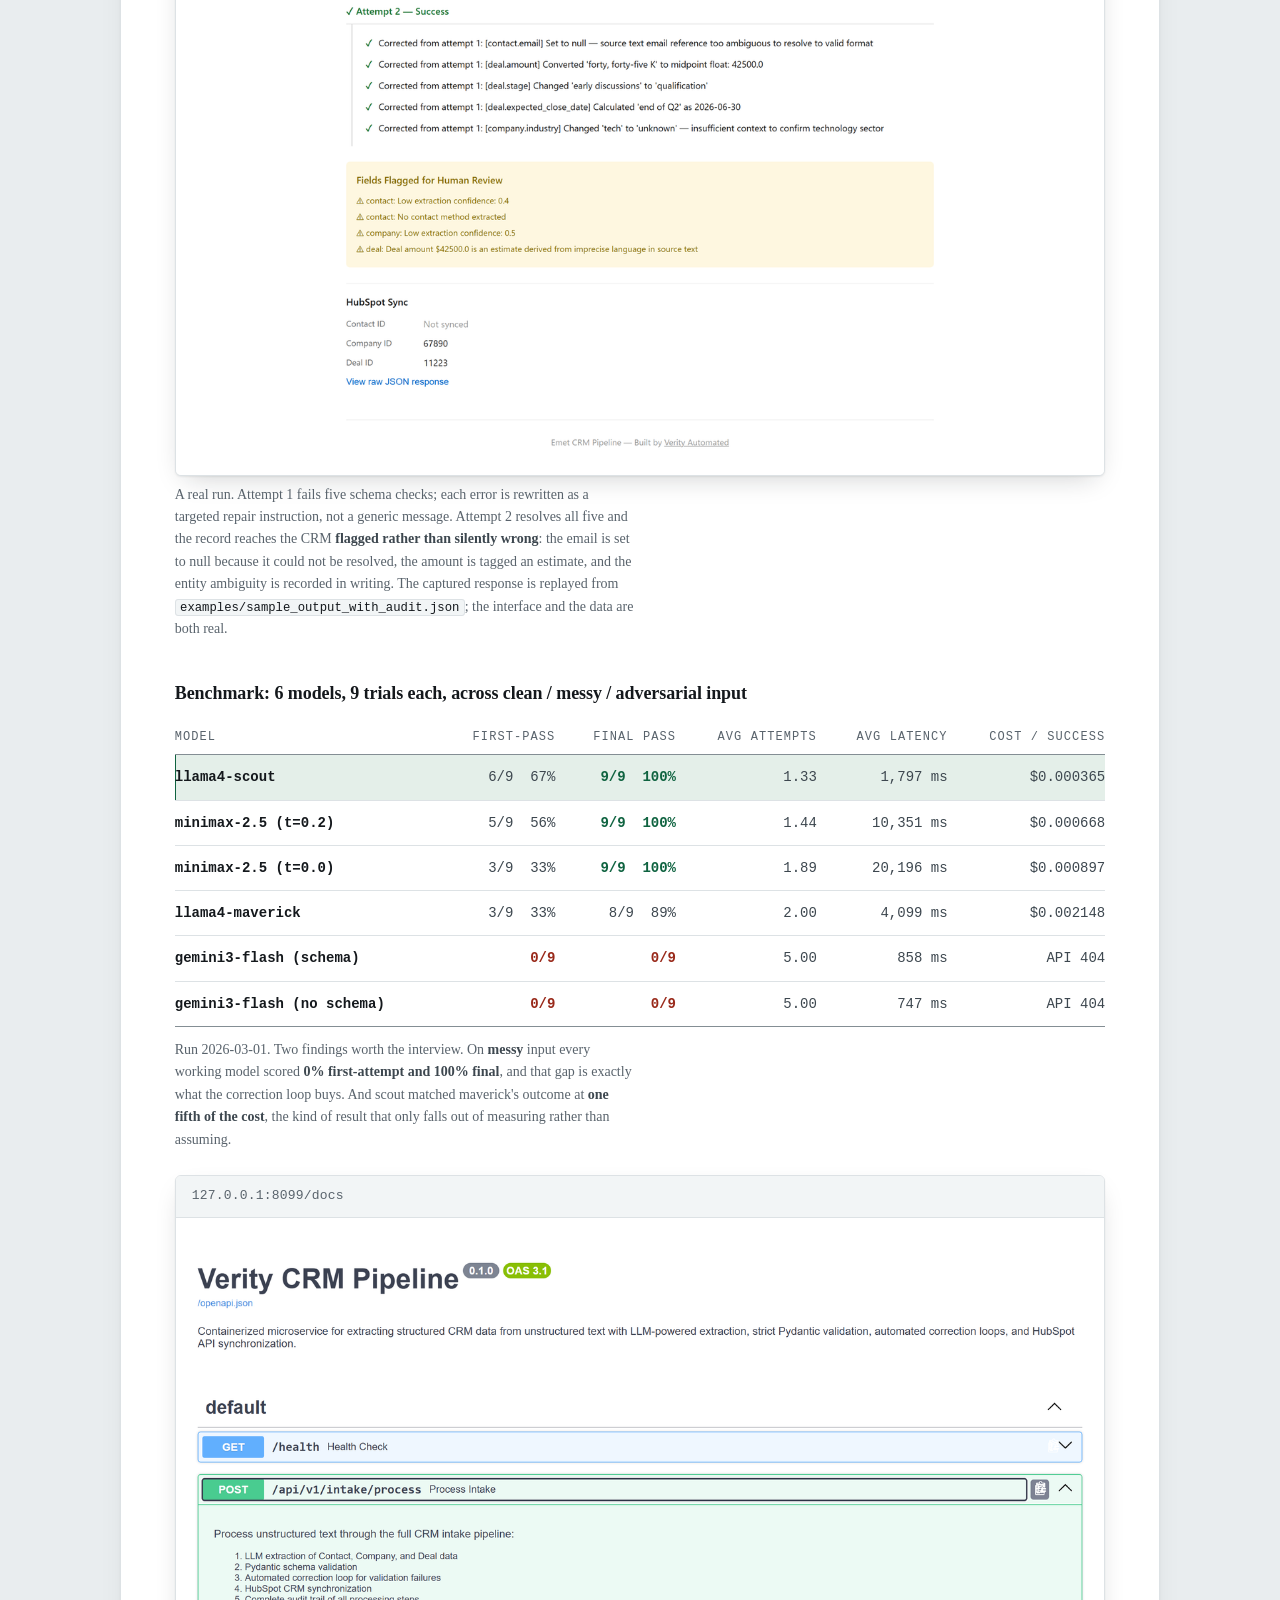
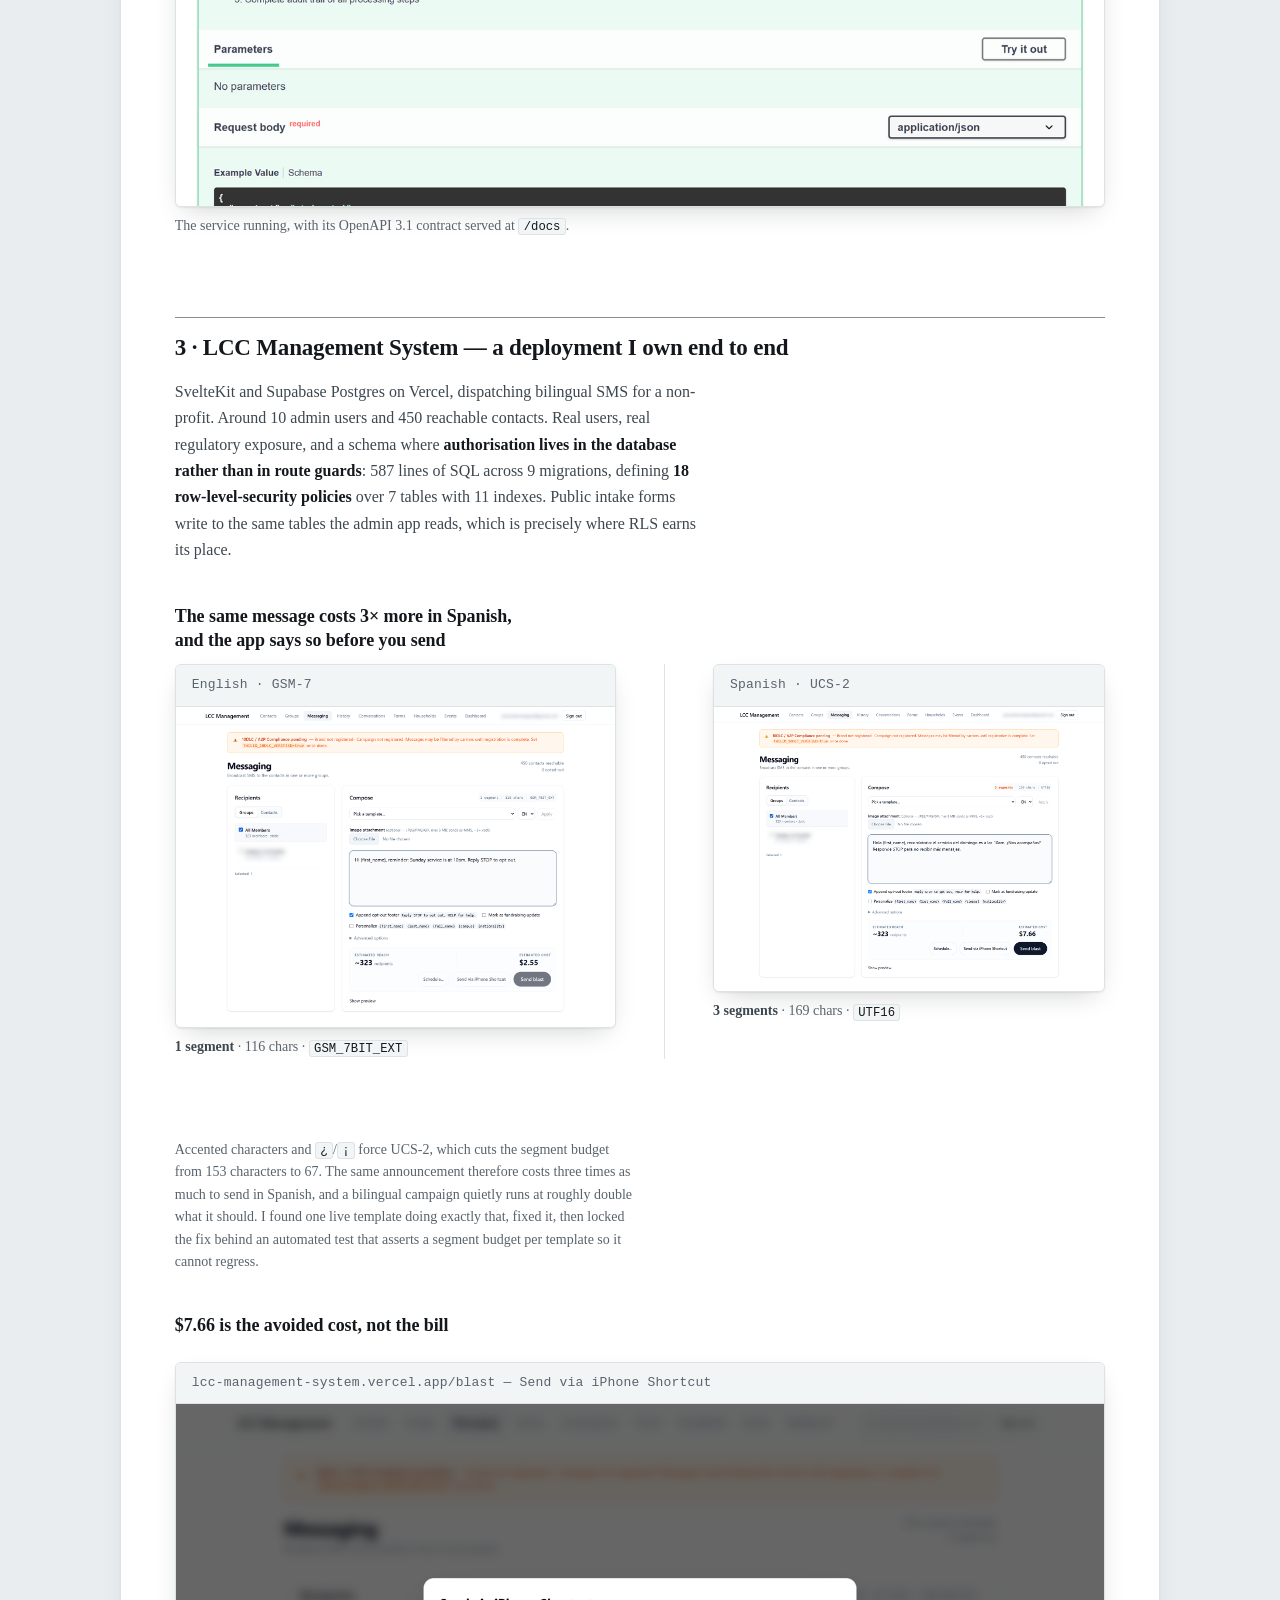
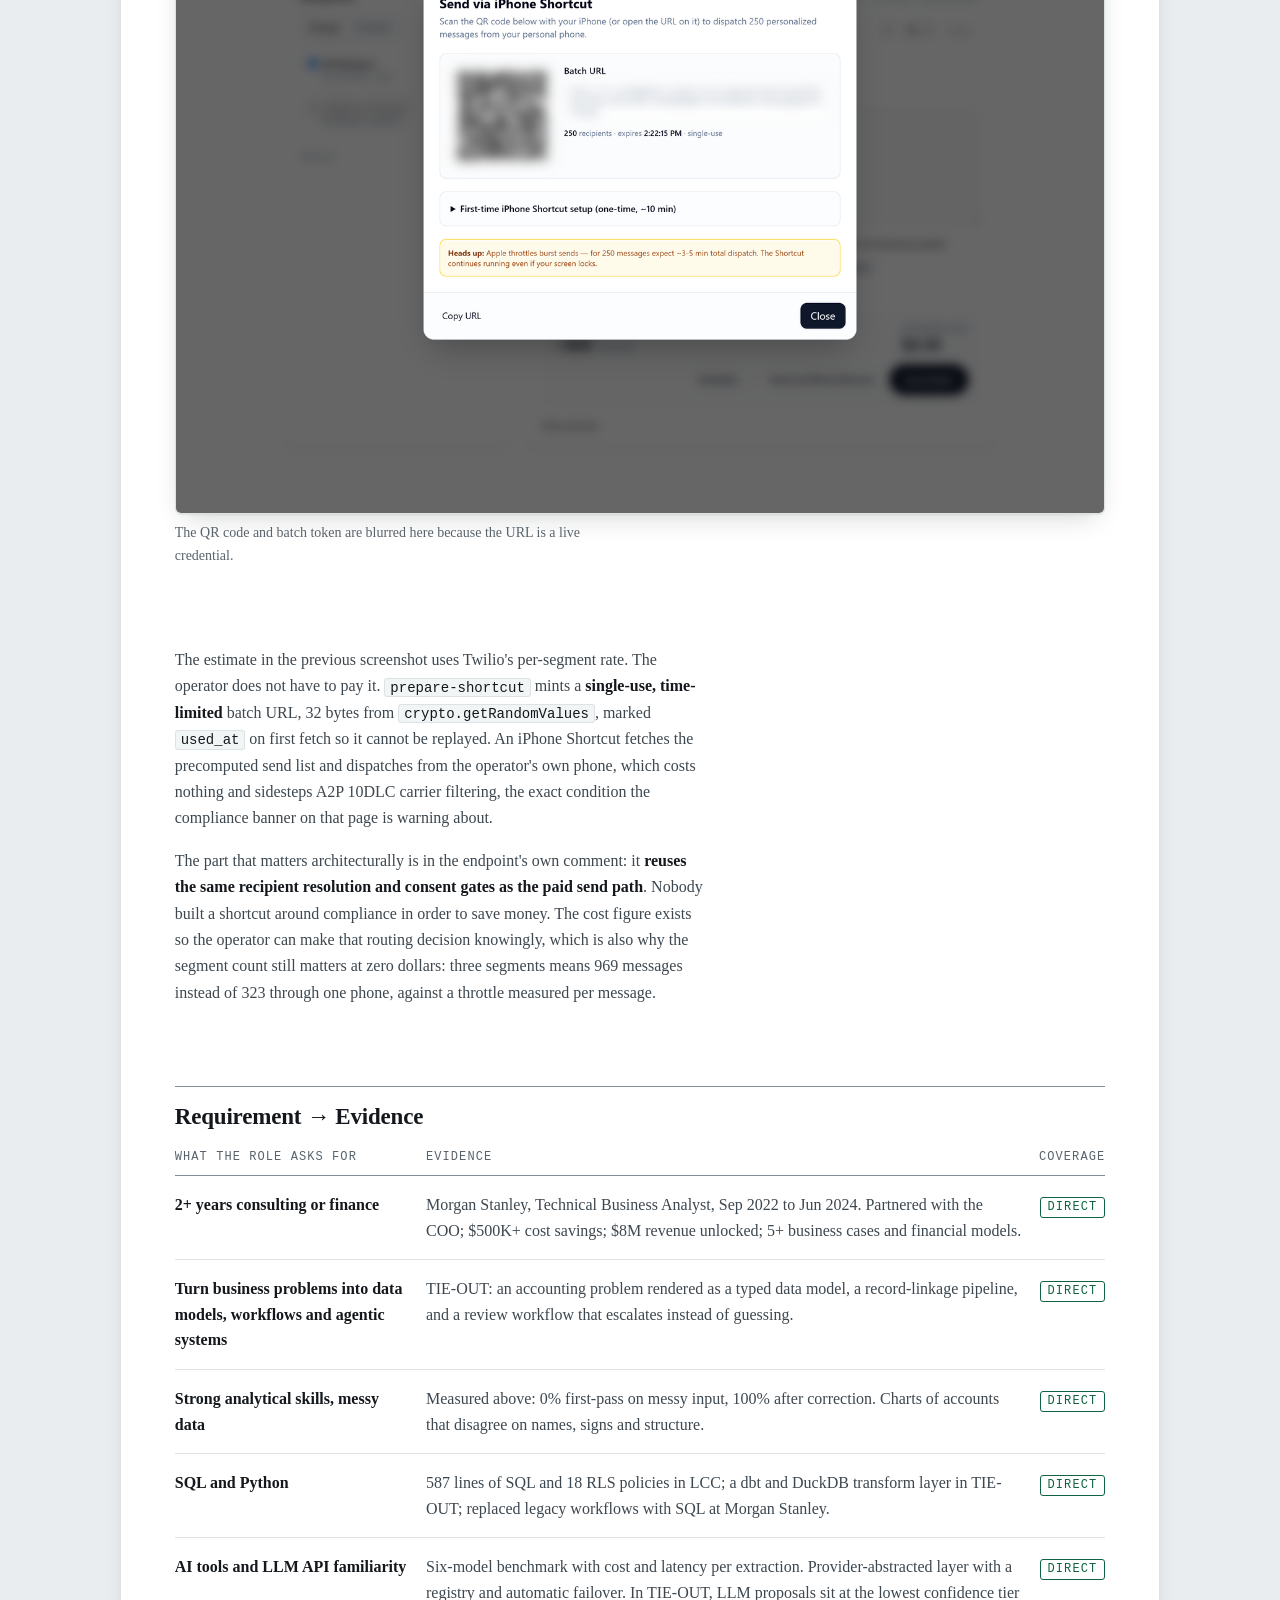
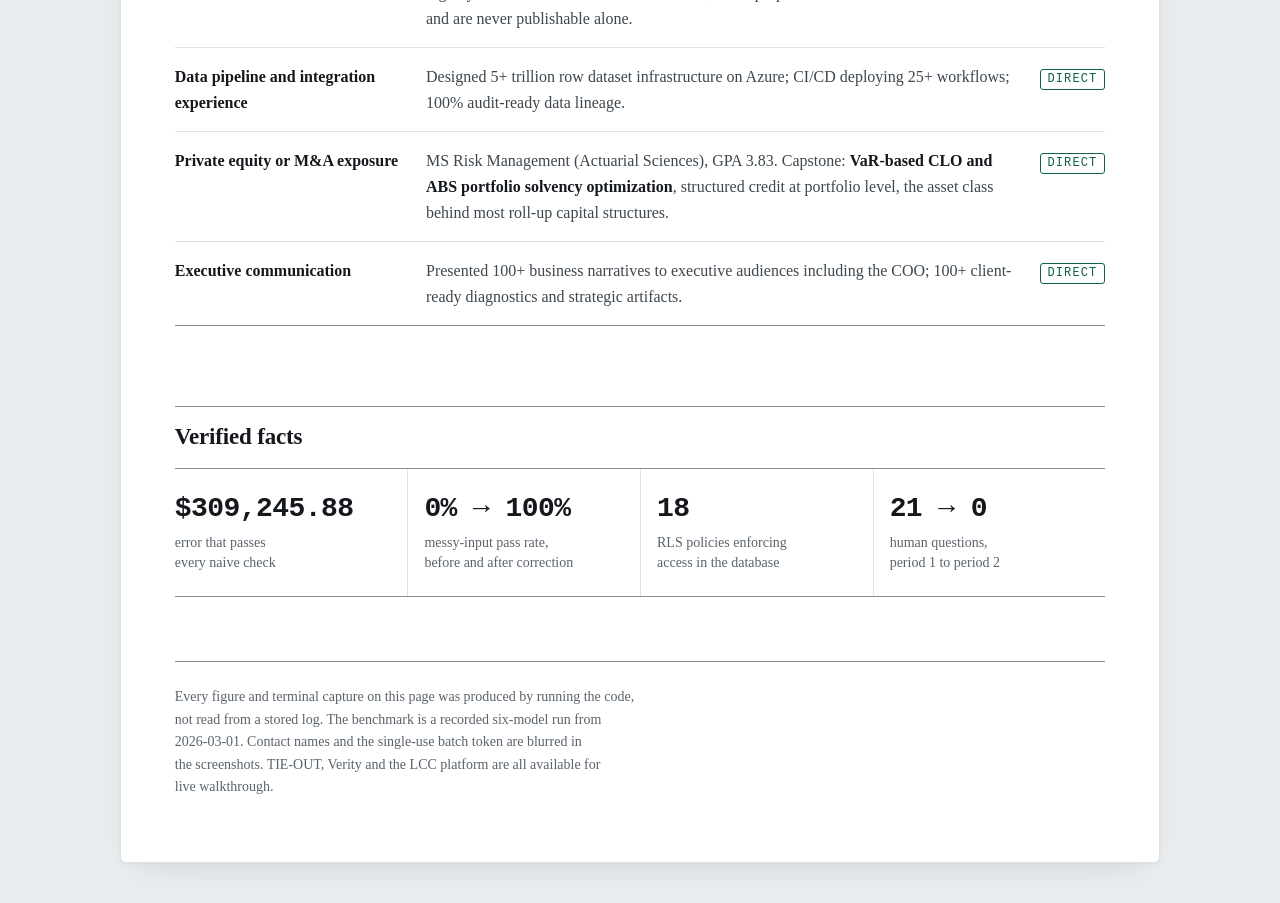
==== commit 745e24a2: "Rebuild evidence sheet: verified design system, real app captures, corrected cost framing Co-Authore" ====
--- a/elevate/index.html
+++ b/elevate/index.html
@@ -4,96 +4,283 @@
 <meta charset="utf-8">
 <meta name="robots" content="noindex, nofollow">
 <meta name="viewport" content="width=device-width,initial-scale=1">
+<meta name="color-scheme" content="light">
 <title>Javendean Naipaul — AI Deployment Lead · Elevate</title>
 <style>
-  :root{
-    --ink:#101418; --ink-2:#39424c; --ink-3:#69747f;
-    --line:#e3e7ea; --bg:#fff; --bg-2:#f6f8f9;
-    --accent:#0f6b52; --accent-soft:#e6f2ee;
-    --gold:#8a6212; --gold-soft:#fdf5e4;
-    --ok:#1f7a4d; --ok-soft:#e7f4ed; --bad:#a3341f;
-    --term-bg:#12171c; --term-fg:#d8dee4;
-    --tg:#5fc98a; --tr:#f2777a; --td:#7d8794; --ty:#e6c07b;
-  }
-  *{box-sizing:border-box}
-  body{margin:0;background:var(--bg-2);color:var(--ink);
-    font:16px/1.6 -apple-system,BlinkMacSystemFont,"Segoe UI",Roboto,Helvetica,Arial,sans-serif;
-    -webkit-font-smoothing:antialiased}
-  .sheet{max-width:1000px;margin:32px auto;background:var(--bg);padding:54px 58px 46px;
-    border:1px solid var(--line);border-radius:10px;box-shadow:0 1px 3px rgba(16,20,24,.05)}
-  header{border-bottom:2px solid var(--ink);padding-bottom:20px;margin-bottom:26px}
-  h1{font-size:31px;line-height:1.15;margin:0 0 6px;letter-spacing:-.5px}
-  .role{font-size:17px;color:var(--accent);font-weight:600;margin:0 0 14px}
-  .meta{font-size:13.5px;color:var(--ink-3);display:flex;gap:22px;flex-wrap:wrap}
-  .meta b{color:var(--ink-2);font-weight:600}
-  h2{font-size:12px;text-transform:uppercase;letter-spacing:1.4px;color:var(--ink-3);
-    margin:34px 0 13px;font-weight:700}
-  h3.sub{font-size:15px;margin:22px 0 6px;letter-spacing:-.2px}
-  .lede{font-size:15.5px;color:var(--ink-2);background:var(--bg-2);border-left:3px solid var(--accent);
-    padding:16px 20px;border-radius:0 6px 6px 0;margin:0}
-  .lede b{color:var(--ink)}
-  .term{background:var(--term-bg);border-radius:8px;overflow:hidden;margin:12px 0 0;
-    box-shadow:0 2px 10px rgba(16,20,24,.14)}
-  .term-bar{background:#1c232a;padding:8px 14px;display:flex;align-items:center;gap:7px;
-    border-bottom:1px solid #2b333c}
-  .dot{width:11px;height:11px;border-radius:50%;display:inline-block}
-  .d1{background:#ff5f57}.d2{background:#febc2e}.d3{background:#28c840}
-  .term-title{color:#8b949e;font-size:11.5px;margin-left:8px;
-    font-family:ui-monospace,SFMono-Regular,Menlo,monospace}
-  .term pre{margin:0;padding:15px 17px;color:var(--term-fg);overflow-x:auto;
-    font-family:ui-monospace,SFMono-Regular,Menlo,"Cascadia Mono",monospace;
-    font-size:11.5px;line-height:1.6}
-  .g{color:var(--tg)}.r{color:var(--tr);font-weight:700}.dim{color:var(--td)}
-  .y{color:var(--ty)}.w{color:#fff;font-weight:700}
-  .cap{font-size:12px;color:var(--ink-3);margin:8px 0 0;font-style:italic}
-  .shot{border:1px solid var(--line);border-radius:8px;overflow:hidden;margin:12px 0 0;
-    box-shadow:0 2px 10px rgba(16,20,24,.10)}
-  .shot img{display:block;width:100%;height:auto}
-  .shot-bar{background:#eef1f3;padding:7px 12px;display:flex;align-items:center;gap:7px;
-    border-bottom:1px solid var(--line)}
-  .url{background:#fff;border:1px solid #dfe4e8;border-radius:20px;padding:2.5px 12px;
-    font-size:11px;color:#5b6672;flex:1;font-family:ui-monospace,SFMono-Regular,Menlo,monospace}
-  .hero{border:2px solid var(--accent);border-radius:10px;padding:24px 26px;background:var(--accent-soft)}
-  .hero h3{margin:0 0 4px;font-size:19px;letter-spacing:-.2px}
-  .hero .stack{font-size:12px;color:var(--ink-3);margin:0 0 13px;
-    font-family:ui-monospace,SFMono-Regular,Menlo,monospace}
-  .hero p{margin:0 0 11px;font-size:14.5px;color:var(--ink-2)}
-  .bignum{font-size:25px;font-weight:800;color:var(--gold);letter-spacing:-1px;
-    background:var(--gold-soft);padding:2px 11px;border-radius:6px;display:inline-block}
-  table{width:100%;border-collapse:collapse;font-size:14px}
-  th{text-align:left;font-size:10.5px;text-transform:uppercase;letter-spacing:.9px;color:var(--ink-3);
-    border-bottom:1px solid var(--line);padding:0 10px 8px 0;font-weight:700}
-  td{padding:9px 10px 9px 0;border-bottom:1px solid var(--line);vertical-align:top}
-  table.bench td{font-variant-numeric:tabular-nums}
-  table.bench td:first-child{font-weight:600}
-  .req td:first-child{font-weight:600;width:30%;color:var(--ink)}
-  .pill{display:inline-block;font-size:10.5px;font-weight:700;padding:2.5px 8px;border-radius:20px;
-    letter-spacing:.4px;white-space:nowrap;background:var(--ok-soft);color:var(--ok)}
-  .zero{color:var(--bad);font-weight:700}.hundred{color:var(--ok);font-weight:700}
-  .best{background:var(--ok-soft)}
-  .cards{display:grid;grid-template-columns:1fr 1fr;gap:20px}
-  .card{border:1px solid var(--line);border-radius:8px;padding:20px 22px}
-  .card h3{margin:0 0 3px;font-size:17px;letter-spacing:-.2px}
-  .card .stack{font-size:12px;color:var(--ink-3);margin:0 0 11px;
-    font-family:ui-monospace,SFMono-Regular,Menlo,monospace}
-  .card p{margin:0 0 10px;font-size:13.6px;color:var(--ink-2)}
-  .card ul{margin:0;padding-left:16px;font-size:13.2px;color:var(--ink-2)}
-  .card li{margin-bottom:6px}.card li b{color:var(--ink)}
-  .facts{display:grid;grid-template-columns:repeat(4,1fr);gap:14px}
-  .fact{border:1px solid var(--line);border-radius:8px;padding:14px 15px;background:var(--bg-2)}
-  .fact .n{font-size:20px;font-weight:700;color:var(--accent);letter-spacing:-.5px;line-height:1.15}
-  .fact .l{font-size:11.5px;color:var(--ink-3);margin-top:4px;line-height:1.35}
-  footer{margin-top:34px;padding-top:18px;border-top:1px solid var(--line);font-size:12px;color:var(--ink-3)}
-  code{font-family:ui-monospace,SFMono-Regular,Menlo,monospace;font-size:.9em;
-    background:var(--bg-2);padding:1.5px 5px;border-radius:3px}
-  @media print{body{background:#fff}.sheet{margin:0;border:0;box-shadow:none;padding:0;max-width:100%}
-    .card,.fact,.hero,.term,.shot{break-inside:avoid}}
-  @media(max-width:840px){.sheet{padding:30px 20px;margin:0}.cards,.facts{grid-template-columns:1fr}
-    .req td:first-child{width:auto}.term pre{font-size:10px}}
+/* ============================================================================
+   EVIDENCE SHEET - visual system
+   Two voices, and only two:
+     serif  = written by a person (argument)
+     mono   = emitted by a machine (evidence, measurement, provenance)
+   One colour rule: on this page, colour only ever reports a test result.
+   ============================================================================ */
+:root{
+  color-scheme: light;
+  --fs-micro: 0.750rem;
+  --fs-meta : 0.8125rem;
+  --fs-data : 0.875rem;
+  --fs-body : 1rem;
+  --fs-lede : 1.125rem;
+  --fs-h2   : 1.4375rem;
+  --fs-num  : 1.750rem;
+  --fs-h1   : 2.125rem;
+  --fs-code : clamp(0.6875rem, 0.5rem + 0.62vw, 0.8125rem);
+  --s-2:8px;  --s-3:12px; --s-4:16px; --s-5:24px;
+  --s-6:32px; --s-7:40px; --s-8:48px; --s-9:64px; --s-10:80px;
+  --measure: 66ch;
+  --pad: clamp(20px, 4.2vw, 56px);
+  --sheet: 1040px;
+  --font-prose:"Iowan Old Style","Charter","Bitstream Charter",Georgia,Cambria,
+               "Palatino Linotype","Times New Roman",serif;
+  --font-mono : ui-monospace,"SF Mono","Cascadia Mono","JetBrains Mono",Menlo,
+                Consolas,"Liberation Mono",monospace;
+  --paper :#ffffff;
+  --canvas:#e9edef;
+  --wash  :#f2f5f6;
+  --ink   :#14181c;
+  --ink-2 :#3d474f;
+  --ink-3 :#59636c;
+  --rule        :#dde2e5;
+  --rule-strong :#848e94;
+  --pass:#0f6340;  --pass-wash:#e4efe9;
+  --fail:#99291a;
+  --focus:#0b4fa2;
+  --term-bg   :#0f151a;
+  --term-bar  :#182027;
+  --term-rule :#2b3540;
+  --term-fg   :#dbe3ea;
+  --term-dim  :#939fa9;
+  --term-label:#9aa5b1;
+  --term-thumb:#3f4b56;
+  --tg:#5fc98a;
+  --tr:#f2777a;
+  --ty:#e6c07b;
+  --focus-dark:#7ec2ff;
+  --r-surface:6px;
+  --r-mark:3px;
+  --shadow-sheet   :0 1px 3px rgba(20,24,28,.05), 0 14px 36px -18px rgba(20,24,28,.14);
+  --shadow-evidence:0 1px 2px rgba(20,24,28,.07), 0 10px 26px -10px rgba(20,24,28,.22);
+  --shadow-lead    :0 1px 2px rgba(20,24,28,.09), 0 18px 40px -14px rgba(20,24,28,.30);
+}
+*,*::before,*::after{box-sizing:border-box}
+html{-webkit-text-size-adjust:100%}
+body{
+  margin:0; background:var(--canvas); color:var(--ink);
+  font-family:var(--font-prose); font-size:var(--fs-body); line-height:1.65;
+  text-rendering:optimizeLegibility; -webkit-font-smoothing:antialiased;
+}
+h1,h2,h3,p,ul,ol,figure,figcaption,table,dl,dd,dt,pre{margin:0}
+ul{padding-left:1.15em}
+img{max-width:100%}
+.sheet{
+  max-width:var(--sheet); margin:var(--s-7) auto;
+  padding:var(--pad) var(--pad) var(--s-9);
+  background:var(--paper); border:1px solid var(--rule);
+  border-radius:var(--r-surface); box-shadow:var(--shadow-sheet);
+}
+.sheet > * + *, .sheet section > * + *, .hero > * + *, .card > * + *, .ev > * + *{
+  margin-top:var(--flow, var(--s-5));
+}
+.sheet > section + section{ --flow:var(--s-10); }
+h2{ --flow:var(--s-10); }
+h3{ --flow:var(--s-7); }
+h2 + *{ --flow:var(--s-4); }
+h3 + *{ --flow:var(--s-3); }
+section > h2:first-child{ margin-top:0; }
+.ev{ --flow:var(--s-5); }
+.ev > figcaption{ --flow:var(--s-2); }
+p + p{ --flow:var(--s-4); }
+header{ border-bottom:2px solid var(--ink); padding-bottom:var(--s-5); margin-bottom:var(--s-8); }
+h1{ font-size:var(--fs-h1); line-height:1.1; letter-spacing:-.012em; font-weight:700;
+    text-wrap:balance; margin-bottom:var(--s-2); }
+.role{ font-size:var(--fs-lede); line-height:1.35; color:var(--ink-2); font-weight:400;
+       margin-bottom:var(--s-5); }
+.meta{ display:flex; flex-wrap:wrap; gap:var(--s-4) var(--s-8);
+       font-family:var(--font-mono); font-size:var(--fs-meta); line-height:1.4;
+       color:var(--ink-2); font-variant-numeric:tabular-nums; }
+.meta b{ display:block; font-family:var(--font-mono); font-size:var(--fs-micro);
+         font-weight:400; letter-spacing:.08em; text-transform:uppercase;
+         color:var(--ink-3); margin-bottom:2px; }
+h2{ font-size:var(--fs-h2); line-height:1.25; font-weight:700; letter-spacing:-.008em;
+    color:var(--ink); text-wrap:balance; padding-top:var(--s-4);
+    border-top:1px solid var(--rule-strong); }
+h3{ font-size:var(--fs-lede); line-height:1.35; font-weight:700; letter-spacing:-.004em;
+    color:var(--ink); text-wrap:balance; }
+h3.sub{ max-width:var(--measure); }
+p,ul,ol{ max-width:var(--measure); text-wrap:pretty; }
+p{ color:var(--ink-2); }
+p b,li b,td b,th b{ color:var(--ink); font-weight:700; }
+.lede{ font-size:var(--fs-lede); line-height:1.55; color:var(--ink-2); max-width:60ch; }
+.lede b{ color:var(--ink); font-weight:700; }
+.stack{ font-family:var(--font-mono); font-size:var(--fs-meta); line-height:1.5;
+        letter-spacing:.01em; color:var(--ink-3); max-width:none; }
+.hero{ background:none; border:0; border-top:1px solid var(--rule); border-radius:0;
+       padding:var(--s-5) 0 0; }
+.hero .term{ box-shadow:var(--shadow-lead); }
+.term{ background:var(--term-bg); border-radius:var(--r-surface); overflow:hidden;
+       box-shadow:var(--shadow-evidence); }
+.term-bar{ background:var(--term-bar); border-bottom:1px solid var(--term-rule);
+           padding:var(--s-3) var(--s-4); display:flex; align-items:center; gap:var(--s-2); }
+.term-title{ font-family:var(--font-mono); font-size:var(--fs-meta); line-height:1.3;
+             letter-spacing:.015em; color:var(--term-label); overflow-wrap:anywhere; }
+.term pre{
+  margin:0; padding:var(--s-4) var(--s-4) var(--s-5); color:var(--term-fg);
+  font-family:var(--font-mono); font-size:var(--fs-code); line-height:1.62;
+  letter-spacing:.012em; font-variant-ligatures:none; tab-size:4;
+  overflow-x:auto; overscroll-behavior-x:contain; background-color:var(--term-bg);
+  background-image:
+    linear-gradient(to right, var(--term-bg) 40%, rgba(15,21,26,0)),
+    linear-gradient(to left,  var(--term-bg) 40%, rgba(15,21,26,0)),
+    radial-gradient(farthest-side at 0    50%, rgba(0,0,0,.5), rgba(0,0,0,0)),
+    radial-gradient(farthest-side at 100% 50%, rgba(0,0,0,.5), rgba(0,0,0,0));
+  background-repeat:no-repeat;
+  background-size:36px 100%, 36px 100%, 16px 100%, 16px 100%;
+  background-position:left center, right center, left center, right center;
+  background-attachment:local, local, scroll, scroll;
+  scrollbar-width:thin; scrollbar-color:var(--term-thumb) var(--term-bg);
+}
+.term pre::-webkit-scrollbar{ height:10px; }
+.term pre::-webkit-scrollbar-track{ background:var(--term-bg); }
+.term pre::-webkit-scrollbar-thumb{ background:var(--term-thumb);
+  border:3px solid var(--term-bg); border-radius:var(--r-surface); }
+.term pre::selection{ background:#2f4a63; color:#fff; }
+.term pre *::selection{ background:#2f4a63; color:#fff; }
+.g{color:var(--tg)} .r{color:var(--tr);font-weight:700} .y{color:var(--ty)}
+.dim{color:var(--term-dim)} .w{color:#fff;font-weight:700}
+.shot{ border:1px solid var(--rule); border-radius:var(--r-surface); overflow:hidden;
+       background:var(--paper); box-shadow:var(--shadow-evidence); }
+.shot-bar{ background:var(--wash); border-bottom:1px solid var(--rule);
+           padding:var(--s-3) var(--s-4); display:flex; align-items:center; gap:var(--s-2); }
+.url{ font-family:var(--font-mono); font-size:var(--fs-meta); line-height:1.3;
+      letter-spacing:.015em; color:var(--ink-3); overflow-wrap:anywhere; }
+.shot img{ display:block; width:100%; height:auto; }
+.cap{ font-family:var(--font-prose); font-size:var(--fs-data); line-height:1.6;
+      font-style:normal; color:var(--ink-3); max-width:var(--measure); }
+.cap b{ color:var(--ink-2); font-weight:700; }
+.cap--claim{ font-family:var(--font-prose); font-size:var(--fs-body); line-height:1.7;
+             color:var(--ink-2); }
+.bignum{ font-family:var(--font-mono); font-size:var(--fs-h2); font-weight:700;
+         font-variant-numeric:tabular-nums lining-nums; letter-spacing:-.01em;
+         color:var(--fail); white-space:nowrap; }
+.scroller{ overflow-x:auto; overscroll-behavior-x:contain; scrollbar-width:thin;
+           scrollbar-color:var(--rule-strong) var(--wash); }
+table{ width:100%; border-collapse:collapse; font-size:var(--fs-data); line-height:1.45;
+       border-bottom:1px solid var(--rule-strong); }
+thead th{ text-align:left; vertical-align:bottom; font-family:var(--font-mono);
+  font-size:var(--fs-micro); font-weight:400; text-transform:uppercase; letter-spacing:.09em;
+  color:var(--ink-3); border-bottom:1px solid var(--rule-strong);
+  padding:0 var(--s-4) var(--s-2) 0; white-space:nowrap; }
+tbody th{ font:inherit; font-weight:700; color:var(--ink); text-align:left;
+  vertical-align:baseline; white-space:normal;
+  padding:var(--s-3) var(--s-4) var(--s-3) 0; border-bottom:1px solid var(--rule); }
+td{ padding:var(--s-3) var(--s-4) var(--s-3) 0; border-bottom:1px solid var(--rule);
+    vertical-align:baseline; color:var(--ink-2); }
+tbody tr:last-child td, tbody tr:last-child th{ border-bottom:0; }
+th:last-child,td:last-child{ padding-right:0; }
+table + .cap,.scroller + .cap{ --flow:var(--s-3); }
+table.bench{ font-family:var(--font-mono); font-variant-numeric:tabular-nums lining-nums; }
+table.bench th,table.bench td{ text-align:right; }
+table.bench th:first-child,table.bench td:first-child{ text-align:left; }
+table.bench tbody th{ white-space:nowrap; }
+.best td,.best th{ background:var(--pass-wash); }
+.best th{ box-shadow:inset 1px 0 0 var(--pass); }
+.zero{ color:var(--fail); font-weight:700; }
+.hundred{ color:var(--pass); font-weight:700; }
+table.req{ font-size:var(--fs-body); line-height:1.6; }
+.req td,.req tbody th{ padding-top:var(--s-4); padding-bottom:var(--s-4); }
+.req tbody th{ width:27%; }
+.req td:last-child{ width:1%; white-space:nowrap; text-align:right; }
+.pill{ display:inline-block; font-family:var(--font-mono); font-size:var(--fs-micro);
+  font-weight:400; line-height:1.4; letter-spacing:.09em; text-transform:uppercase;
+  padding:1px 7px; border:1px solid var(--pass); border-radius:var(--r-mark);
+  background:none; color:var(--pass); white-space:nowrap; }
+.cards{ display:grid; grid-template-columns:minmax(0,1fr) minmax(0,1fr); gap:var(--s-8); }
+.card{ border:0; border-radius:0; padding:0; }
+.card + .card{ border-left:1px solid var(--rule); padding-left:var(--s-8); }
+.card h3{ font-size:var(--fs-lede); }
+.card p,.card ul{ max-width:none; }
+.card ul{ font-size:var(--fs-body); color:var(--ink-2); }
+.card li{ margin-bottom:var(--s-3); }
+.card li:last-child{ margin-bottom:0; }
+.card li::marker{ color:var(--ink-3); }
+.facts{ display:grid; grid-template-columns:repeat(4,minmax(0,1fr)); gap:0;
+        border-top:1px solid var(--rule-strong); border-bottom:1px solid var(--rule-strong); }
+.facts > div{ border:0; border-radius:0; background:none;
+              padding:var(--s-5) var(--s-4) var(--s-5) 0; }
+.facts > div + div{ border-left:1px solid var(--rule); padding-left:var(--s-4); }
+.facts .n{ font-family:var(--font-mono); font-size:var(--fs-num); font-weight:700;
+  font-variant-numeric:tabular-nums lining-nums; letter-spacing:-.02em; line-height:1.15;
+  color:var(--ink); }
+.facts .l{ font-family:var(--font-prose); font-size:var(--fs-data); line-height:1.4;
+           color:var(--ink-3); margin:var(--s-2) 0 0; }
+footer{ --flow:var(--s-9); padding-top:var(--s-5); border-top:1px solid var(--rule-strong); }
+footer p{ font-size:var(--fs-data); line-height:1.6; color:var(--ink-3); max-width:var(--measure); }
+::selection{ background:#d7e3ec; color:var(--ink); }
+code{ font-family:var(--font-mono); font-size:.875em; background:var(--wash);
+      border:1px solid var(--rule); border-radius:var(--r-mark); padding:.05em .35em;
+      color:var(--ink); }
+a{ color:var(--focus); text-decoration-thickness:1px; text-underline-offset:.18em; }
+a:hover{ text-decoration-thickness:2px; }
+:focus{ outline:none; }
+:focus-visible{ outline:2px solid var(--focus); outline-offset:3px; border-radius:2px; }
+.term pre:focus-visible{ outline:2px solid var(--focus-dark); outline-offset:-2px; }
+@media (max-width:820px){
+  .sheet{ margin:0; border:0; border-radius:0; box-shadow:none;
+          padding:var(--s-7) var(--pad) var(--s-8); }
+  .cards{ grid-template-columns:minmax(0,1fr); gap:var(--s-7); }
+  .card + .card{ border-left:0; border-top:1px solid var(--rule);
+                 padding-left:0; padding-top:var(--s-7); }
+  .facts{ grid-template-columns:repeat(2,minmax(0,1fr)); }
+  .facts > div:nth-child(3){ border-left:0; padding-left:0; }
+  .facts > div:nth-child(n+3){ border-top:1px solid var(--rule); }
+  .req tbody th{ width:30%; }
+}
+@media (max-width:640px){
+  :root{ --fs-h1:1.75rem; --fs-h2:1.25rem; }
+  .facts{ grid-template-columns:minmax(0,1fr); }
+  .facts > div + div{ border-left:0; padding-left:0; border-top:1px solid var(--rule); }
+  .meta{ gap:var(--s-4) var(--s-6); }
+  .req tbody th{ width:34%; }
+  table.req{ font-size:var(--fs-data); }
+}
+@page{ margin:16mm 14mm; }
+@media print{
+  :root{ --fs-code:8.25pt; }
+  html,body{ background:#fff; }
+  body{ font-size:10.5pt; line-height:1.5; }
+  .sheet{ max-width:100%; margin:0; padding:0; border:0; border-radius:0; box-shadow:none; }
+  h1{ font-size:22pt; } h2{ font-size:14pt; --flow:26pt; } h3{ font-size:12pt; --flow:18pt; }
+  .lede{ font-size:11.5pt; }
+  .cap,.stack,.term-title,.url{ font-size:8.5pt; }
+  .cap--claim{ font-size:10.5pt; }
+  table{ font-size:9pt; } table.req{ font-size:9.5pt; }
+  .facts .n{ font-size:15pt; }
+  .facts .l,.pill,thead th{ font-size:8pt; }
+  .term,.shot,.term pre,.pill,.best td,.best th,.zero,.hundred,.bignum,
+  .g,.r,.y,.w,.dim{ -webkit-print-color-adjust:exact; print-color-adjust:exact; }
+  .term,.shot{ box-shadow:none; border:1px solid var(--rule-strong); }
+  .term pre{ overflow:visible; background-image:none; padding:10pt 12pt 12pt; }
+  .scroller{ overflow:visible; }
+  .ev,.term,.shot,.facts > div,.card,tr{ break-inside:avoid; }
+  h1,h2,h3{ break-after:avoid-page; }
+  thead{ display:table-header-group; }
+  p,li{ orphans:3; widows:3; }
+  .shot img{ width:auto; max-width:100%; max-height:5.4in; }
+  footer{ break-before:avoid; }
+}
+@media (prefers-contrast:more){
+  :root{ --ink-2:#22292f; --ink-3:#3d474f; --rule:#b3bcc2; --rule-strong:#5a646b;
+         --term-dim:#c2ccd4; }
+}
+@media (forced-colors:active){
+  .term,.term *{ forced-color-adjust:none; }
+  .best th{ box-shadow:none; }
+  h2,footer,table,th{ border-color:CanvasText; }
+}
 </style>
 </head>
 <body>
-<div class="sheet">
+<main class="sheet">
 
   <header>
     <h1>Javendean Naipaul</h1>
@@ -106,21 +293,22 @@
   </header>
 
   <p class="lede">Elevate consolidates data across acquisitions for PE-backed roll-ups. The hardest
-  part is not moving the data — it is knowing when a mapping is <b>wrong in a way that still
-  reconciles.</b> Below are real runs from systems I built: captured output, measured benchmarks,
-  and the failure modes I went looking for on purpose.</p>
-
-  <h2>1 · TIE-OUT — chart-of-accounts mapping for roll-ups</h2>
+  part is not moving the data. It is knowing when a mapping is <b>wrong in a way that still
+  reconciles.</b> Everything below is real output from systems I built, including the failure modes
+  I went looking for on purpose.</p>
+
+  <section>
+  <h2 id="tieout-h">1 · TIE-OUT — chart-of-accounts mapping for roll-ups</h2>
   <div class="hero">
     <h3>The disproof, running</h3>
     <p class="stack">Python · DuckDB · dbt · Fellegi-Sunter record linkage · 124 tests</p>
-    <p>The claim it exists to disprove: <em>"if every source dollar lands in the group and nothing
-    crossed the ledger, the mapping is correct."</em> It ships as a passing test, not a paragraph.</p>
-
-    <div class="term">
-      <div class="term-bar"><span class="dot d1"></span><span class="dot d2"></span><span class="dot d3"></span>
-        <span class="term-title">python scripts/prove_tests_fire.py</span></div>
-<pre><span class="dim">Injecting a permutation: E1 5000 'COGS - Materials' -&gt; G-6100 'Rent and Occupancy'.</span>
+    <p>The claim it exists to disprove: <em>if every source dollar lands in the group and nothing
+    crossed the ledger, the mapping is correct.</em> It ships as a passing test, not a paragraph.</p>
+
+    <figure class="ev">
+      <div class="term">
+        <div class="term-bar"><span class="term-title">python scripts/prove_tests_fire.py</span></div>
+<pre tabindex="0" role="region" aria-label="Terminal output: python scripts/prove_tests_fire.py, scrollable"><span class="dim">Injecting a permutation: E1 5000 'COGS - Materials' -&gt; G-6100 'Rent and Occupancy'.</span>
 
 <span class="w">3. THE DISPROOF -- an arithmetically perfect, semantically wrong mapping</span>
   <span class="dim">expected: conservation PASSES, sign preservation PASSES, and ONLY the oracle fails.</span>
@@ -133,21 +321,23 @@
       E1 2026-05 gross_profit: off by <span class="r">-309,245.88</span>
       E1 2026-06 gross_profit: off by <span class="r">-323,912.13</span>
       E1 2026-07 gross_profit: off by <span class="r">-206,319.81</span></pre>
-    </div>
-    <p class="cap">Both accounts are debit-normal and the row is assigned exactly once, so the entity
-      still ties to the cent. Gross profit is wrong by <span class="bignum">$309,245.88</span></p>
-
-    <p style="margin-top:14px">Only the oracle catches it, because it compares reconstructed captions
-    against subtotals <b>the entity itself published from its own chart</b> — a classification made
-    before any group chart existed, which the mapper never reads. An <b>independent oracle</b>, not a
-    tighter tolerance.</p>
+      </div>
+      <figcaption class="cap cap--claim">Both accounts are debit-normal and the row is assigned
+        exactly once, so the entity still ties to the cent. Gross profit is wrong by
+        <span class="bignum">$309,245.88</span></figcaption>
+    </figure>
+
+    <p>Only the oracle catches it, because it compares reconstructed captions against subtotals
+    <b>the entity itself published from its own chart</b>, a classification made before any group
+    chart existed, which the mapper never reads. That is an <b>independent oracle</b>, not a tighter
+    tolerance.</p>
   </div>
 
-  <h3 class="sub">The evaluation harness — what it says about itself</h3>
-  <div class="term">
-    <div class="term-bar"><span class="dot d1"></span><span class="dot d2"></span><span class="dot d3"></span>
-      <span class="term-title">python -m tieout.harness</span></div>
-<pre><span class="w">1. HELD-OUT VOCABULARY</span>  <span class="dim">(generalises; not graded against the key)</span>
+  <h3 class="sub" id="harness-h">The evaluation harness, and what it says about itself</h3>
+  <figure class="ev">
+    <div class="term">
+      <div class="term-bar"><span class="term-title">python -m tieout.harness</span></div>
+<pre tabindex="0" role="region" aria-label="Terminal output: python -m tieout.harness, scrollable"><span class="w">1. HELD-OUT VOCABULARY</span>  <span class="dim">(generalises; not graded against the key)</span>
    8 accounts renamed to synonyms the rules do not cover.
    stayed silent: <span class="g">8</span>    confidently wrong: <span class="g">0</span>
    -&gt; <span class="g">PASS</span>: unknown vocabulary produces a question, not a guess.
@@ -168,156 +358,191 @@
    E1: 23/23 agree | E2: 14/14 agree | E3: 17/17 agree
    <span class="y">This number measures my consistency with myself. It is not evidence of
    correctness and must not be quoted as an accuracy figure.</span></pre>
-  </div>
-  <p class="cap">Verbatim harness output. Section 2 shows the system learning — 21 human questions in
-    the first period, 0 in the second, because approved mappings persist. Sections 4 and 5 are the
-    system arguing against its own numbers.</p>
-
-  <h2>2 · Verity — CRM intake agent, real runs</h2>
-
-  <h3 class="sub">A captured pipeline run: messy prose in, validated record out</h3>
-  <div class="term">
-    <div class="term-bar"><span class="dot d1"></span><span class="dot d2"></span><span class="dot d3"></span>
-      <span class="term-title">POST /api/v1/intake/process — examples/sample_output_with_audit.json</span></div>
-<pre><span class="dim">input: "Got a call from Jenny, she's over at Meridian - not sure if that's Meridian
-        Corp or Meridian Solutions... maybe forty, forty-five K for the first phase,
-        hoping to close by end of Q2. Reach her at jenny at meridian something dot com."</span>
-
-attempts=<span class="w">2</span>   final_status=<span class="y">partial_success</span>   duration=<span class="w">8,450 ms</span>
-
-<span class="w">-- attempt 1: validation_error</span>
-  <span class="r">ERR</span> [contact.email] Invalid email format: 'jenny at meridian something dot com'
-  <span class="r">ERR</span> [deal.amount] Input should be a valid number, unable to parse string as a number
-  <span class="r">ERR</span> [deal.stage] Invalid deal stage: 'early discussions'
-  <span class="r">ERR</span> [deal.expected_close_date] Invalid date format: 'end of Q2'
-
-<span class="w">-- attempt 2: success</span>
-  <span class="g">FIX</span> [contact.email] Set to null - source reference too ambiguous to resolve
-  <span class="g">FIX</span> [deal.amount] Converted 'forty, forty-five K' to midpoint float: 42500.0
-  <span class="g">FIX</span> [deal.stage] Changed 'early discussions' to 'qualification'
-  <span class="g">FIX</span> [deal.expected_close_date] Calculated 'end of Q2' as 2026-06-30
-
-<span class="y">FLAGGED FOR HUMAN REVIEW:</span>
-  * contact: Low extraction confidence: 0.4
-  * contact: No contact method extracted
-  * company: Low extraction confidence: 0.5
-  * deal: Deal amount $42500.0 is an estimate derived from imprecise language</pre>
-  </div>
-  <p class="cap">It resolves what it can, refuses what it cannot, and says which is which. The record
-    reaches the CRM flagged, not silently wrong.</p>
-
-  <h3 class="sub">Benchmark: 6 models &times; 9 trials, across clean / messy / adversarial input</h3>
-  <table class="bench">
-    <tr><th>Model</th><th>First-pass</th><th>Final pass</th><th>Avg attempts</th>
-        <th>Avg latency</th><th>Cost / success</th></tr>
-    <tr class="best"><td>llama4-scout</td><td>6/9 &nbsp;67%</td><td class="hundred">9/9 &nbsp;100%</td>
-        <td>1.33</td><td>1,797 ms</td><td>$0.000365</td></tr>
-    <tr><td>minimax-2.5 (t=0.2)</td><td>5/9 &nbsp;56%</td><td class="hundred">9/9 &nbsp;100%</td>
-        <td>1.44</td><td>10,351 ms</td><td>$0.000668</td></tr>
-    <tr><td>minimax-2.5 (t=0.0)</td><td>3/9 &nbsp;33%</td><td class="hundred">9/9 &nbsp;100%</td>
-        <td>1.89</td><td>20,196 ms</td><td>$0.000897</td></tr>
-    <tr><td>llama4-maverick</td><td>3/9 &nbsp;33%</td><td>8/9 &nbsp;89%</td>
-        <td>2.00</td><td>4,099 ms</td><td>$0.002148</td></tr>
-    <tr><td>gemini3-flash (schema)</td><td class="zero">0/9</td><td class="zero">0/9</td>
-        <td>5.00</td><td>858 ms</td><td>— (API 404)</td></tr>
-    <tr><td>gemini3-flash (no schema)</td><td class="zero">0/9</td><td class="zero">0/9</td>
-        <td>5.00</td><td>747 ms</td><td>— (API 404)</td></tr>
-  </table>
-  <p class="cap">Run 2026-03-01. Two findings worth the interview: on <b>messy</b> input every working
-    model scored <b>0% first-attempt</b> and <b>100% final</b> — that gap is precisely what the
-    correction loop buys. And scout matched maverick's outcome at <b>1/5.9th the cost</b>, the kind of
-    finding that only falls out of measuring rather than assuming.</p>
-
-  <div class="shot">
-    <div class="shot-bar"><span class="dot d1"></span><span class="dot d2"></span><span class="dot d3"></span>
-      <span class="url">127.0.0.1:8099/docs — Verity CRM Pipeline</span></div>
-    <img src="[data-uri]" alt="Verity CRM Pipeline Swagger UI showing the intake process endpoint">
-  </div>
-  <p class="cap">The service running locally, OpenAPI 3.1 contract served at <code>/docs</code>.</p>
-
-  <h2>3 · LCC Management System — a deployment I own end to end</h2>
+    </div>
+    <figcaption class="cap">Verbatim harness output. Section 2 shows the system learning: 21 human
+      questions in the first period, 0 in the second, because approved mappings persist. Sections 4
+      and 5 are the system arguing against its own numbers.</figcaption>
+  </figure>
+  </section>
+
+  <section>
+  <h2 id="verity-h">2 · Verity — CRM intake agent</h2>
+  <h3 class="sub">Messy prose in, validated record out</h3>
+  <figure class="ev">
+    <div class="shot">
+      <div class="shot-bar"><span class="url">Verity CRM Pipeline — POST /api/v1/intake/process</span></div>
+      <img src="img/verity-demo-io.png" alt="Screenshot: the Verity interface after processing an ambiguous sales note. It reports Partial Success, 2 of 2 attempts, 8.4 seconds. Company and Deal cards show confidence 0.50 with warning marks, an ambiguity note about Meridian Corp versus Meridian Solutions, and a deal amount of 42,500 dollars marked as an estimate. The audit trail below lists five validation errors on attempt one and five applied corrections on attempt two, followed by four fields flagged for human review.">
+    </div>
+    <figcaption class="cap">A real run. Attempt 1 fails five schema checks; each error is rewritten
+      as a targeted repair instruction, not a generic message. Attempt 2 resolves all five and the
+      record reaches the CRM <b>flagged rather than silently wrong</b>: the email is set to null
+      because it could not be resolved, the amount is tagged an estimate, and the entity ambiguity is
+      recorded in writing. The captured response is replayed from
+      <code>examples/sample_output_with_audit.json</code>; the interface and the data are both real.</figcaption>
+  </figure>
+
+  <h3 class="sub" id="bench-h">Benchmark: 6 models, 9 trials each, across clean / messy / adversarial input</h3>
+  <figure class="ev">
+    <div class="scroller" tabindex="0" role="region" aria-labelledby="bench-h">
+    <table class="bench" aria-labelledby="bench-h">
+      <thead><tr>
+        <th scope="col">Model</th><th scope="col">First-pass</th><th scope="col">Final pass</th>
+        <th scope="col">Avg attempts</th><th scope="col">Avg latency</th><th scope="col">Cost / success</th>
+      </tr></thead>
+      <tbody>
+        <tr class="best"><th scope="row">llama4-scout</th><td>6/9 &nbsp;67%</td>
+          <td class="hundred">9/9 &nbsp;100%</td><td>1.33</td><td>1,797 ms</td><td>$0.000365</td></tr>
+        <tr><th scope="row">minimax-2.5 (t=0.2)</th><td>5/9 &nbsp;56%</td>
+          <td class="hundred">9/9 &nbsp;100%</td><td>1.44</td><td>10,351 ms</td><td>$0.000668</td></tr>
+        <tr><th scope="row">minimax-2.5 (t=0.0)</th><td>3/9 &nbsp;33%</td>
+          <td class="hundred">9/9 &nbsp;100%</td><td>1.89</td><td>20,196 ms</td><td>$0.000897</td></tr>
+        <tr><th scope="row">llama4-maverick</th><td>3/9 &nbsp;33%</td>
+          <td>8/9 &nbsp;89%</td><td>2.00</td><td>4,099 ms</td><td>$0.002148</td></tr>
+        <tr><th scope="row">gemini3-flash (schema)</th><td class="zero">0/9</td>
+          <td class="zero">0/9</td><td>5.00</td><td>858 ms</td><td>API 404</td></tr>
+        <tr><th scope="row">gemini3-flash (no schema)</th><td class="zero">0/9</td>
+          <td class="zero">0/9</td><td>5.00</td><td>747 ms</td><td>API 404</td></tr>
+      </tbody>
+    </table>
+    </div>
+    <figcaption class="cap">Run 2026-03-01. Two findings worth the interview. On <b>messy</b> input
+      every working model scored <b>0% first-attempt and 100% final</b>, and that gap is exactly what
+      the correction loop buys. And scout matched maverick's outcome at <b>one fifth of the cost</b>,
+      the kind of result that only falls out of measuring rather than assuming.</figcaption>
+  </figure>
+
+  <figure class="ev">
+    <div class="shot">
+      <div class="shot-bar"><span class="url">127.0.0.1:8099/docs</span></div>
+      <img src="img/verity-swagger.png" alt="Screenshot: the Verity FastAPI service running locally at 127.0.0.1 port 8099, serving its OpenAPI 3.1 contract at /docs. The POST /api/v1/intake/process endpoint is expanded, documenting a five-step pipeline: LLM extraction, Pydantic validation, automated correction loop, HubSpot synchronisation, and a complete audit trail.">
+    </div>
+    <figcaption class="cap">The service running, with its OpenAPI 3.1 contract served at
+      <code>/docs</code>.</figcaption>
+  </figure>
+  </section>
+
+  <section>
+  <h2 id="lcc-h">3 · LCC Management System — a deployment I own end to end</h2>
+  <p>SvelteKit and Supabase Postgres on Vercel, dispatching bilingual SMS for a non-profit.
+  Around 10 admin users and 450 reachable contacts. Real users, real regulatory exposure, and a
+  schema where <b>authorisation lives in the database rather than in route guards</b>: 587 lines of
+  SQL across 9 migrations, defining <b>18 row-level-security policies</b> over 7 tables with 11
+  indexes. Public intake forms write to the same tables the admin app reads, which is precisely
+  where RLS earns its place.</p>
+
+  <h3 class="sub">The same message costs 3× more in Spanish, and the app says so before you send</h3>
   <div class="cards">
     <div class="card">
-      <h3>What it does</h3>
-      <p class="stack">SvelteKit · Supabase/Postgres · Vercel · Twilio</p>
-      <p>Contact management, segmentation and bilingual (EN/ES) SMS campaigns for a non-profit —
-         ~10 admin users, ~350 contacts. Real users, real regulatory exposure.</p>
-      <ul>
-        <li><b>Compliance as architecture.</b> TCPA opt-outs are never deleted; re-subscribing sets a
-            timestamp so the <em>original</em> opt-out time survives, which is the value regulators
-            ask for. Every send path filters on active opt-outs.</li>
-        <li><b>A cost bug caught by a test.</b> Spanish templates force UCS-2 encoding (67 chars per
-            segment vs GSM-7's 153). One template was 3 segments in ES and 1 in EN — ~2&times; cost per
-            campaign. Fixed, then locked behind a segment-budget test.</li>
-        <li><b>Governed access.</b> New accounts require explicit admin approval; no self-serve signup.</li>
-      </ul>
+      <figure class="ev">
+        <div class="shot">
+          <div class="shot-bar"><span class="url">English · GSM-7</span></div>
+          <img src="img/lcc-blast-en.png" alt="Screenshot: the LCC messaging page composing an English SMS. The counter above the compose box reads 1 segment, 116 characters, GSM_7BIT_EXT. The recipient group has 323 members and the estimated Twilio cost is shown.">
+        </div>
+        <figcaption class="cap"><b>1 segment</b> · 116 chars · <code>GSM_7BIT_EXT</code></figcaption>
+      </figure>
     </div>
     <div class="card">
-      <h3>Deployed and auth-gated</h3>
-      <div class="shot" style="margin-top:0">
-        <div class="shot-bar"><span class="dot d1"></span><span class="dot d2"></span><span class="dot d3"></span>
-          <span class="url">lcc-management-system.vercel.app/login</span></div>
-        <img src="[data-uri]" alt="LCC Management System production login page">
-      </div>
-      <p class="cap">Production deployment on Vercel. Every route redirects to authentication — this
-        is as far as an unauthenticated visitor gets, by design. Contact and message data is
-        deliberately not reproduced here.</p>
+      <figure class="ev">
+        <div class="shot">
+          <div class="shot-bar"><span class="url">Spanish · UCS-2</span></div>
+          <img src="img/lcc-blast-es.png" alt="Screenshot: the same LCC messaging page composing the equivalent Spanish SMS. The counter now reads 3 segments, 169 characters, UTF16, because accented characters and inverted punctuation force UCS-2 encoding. Estimated reach is 323 recipients at an estimated Twilio cost of 7 dollars 66 cents.">
+        </div>
+        <figcaption class="cap"><b class="zero">3 segments</b> 